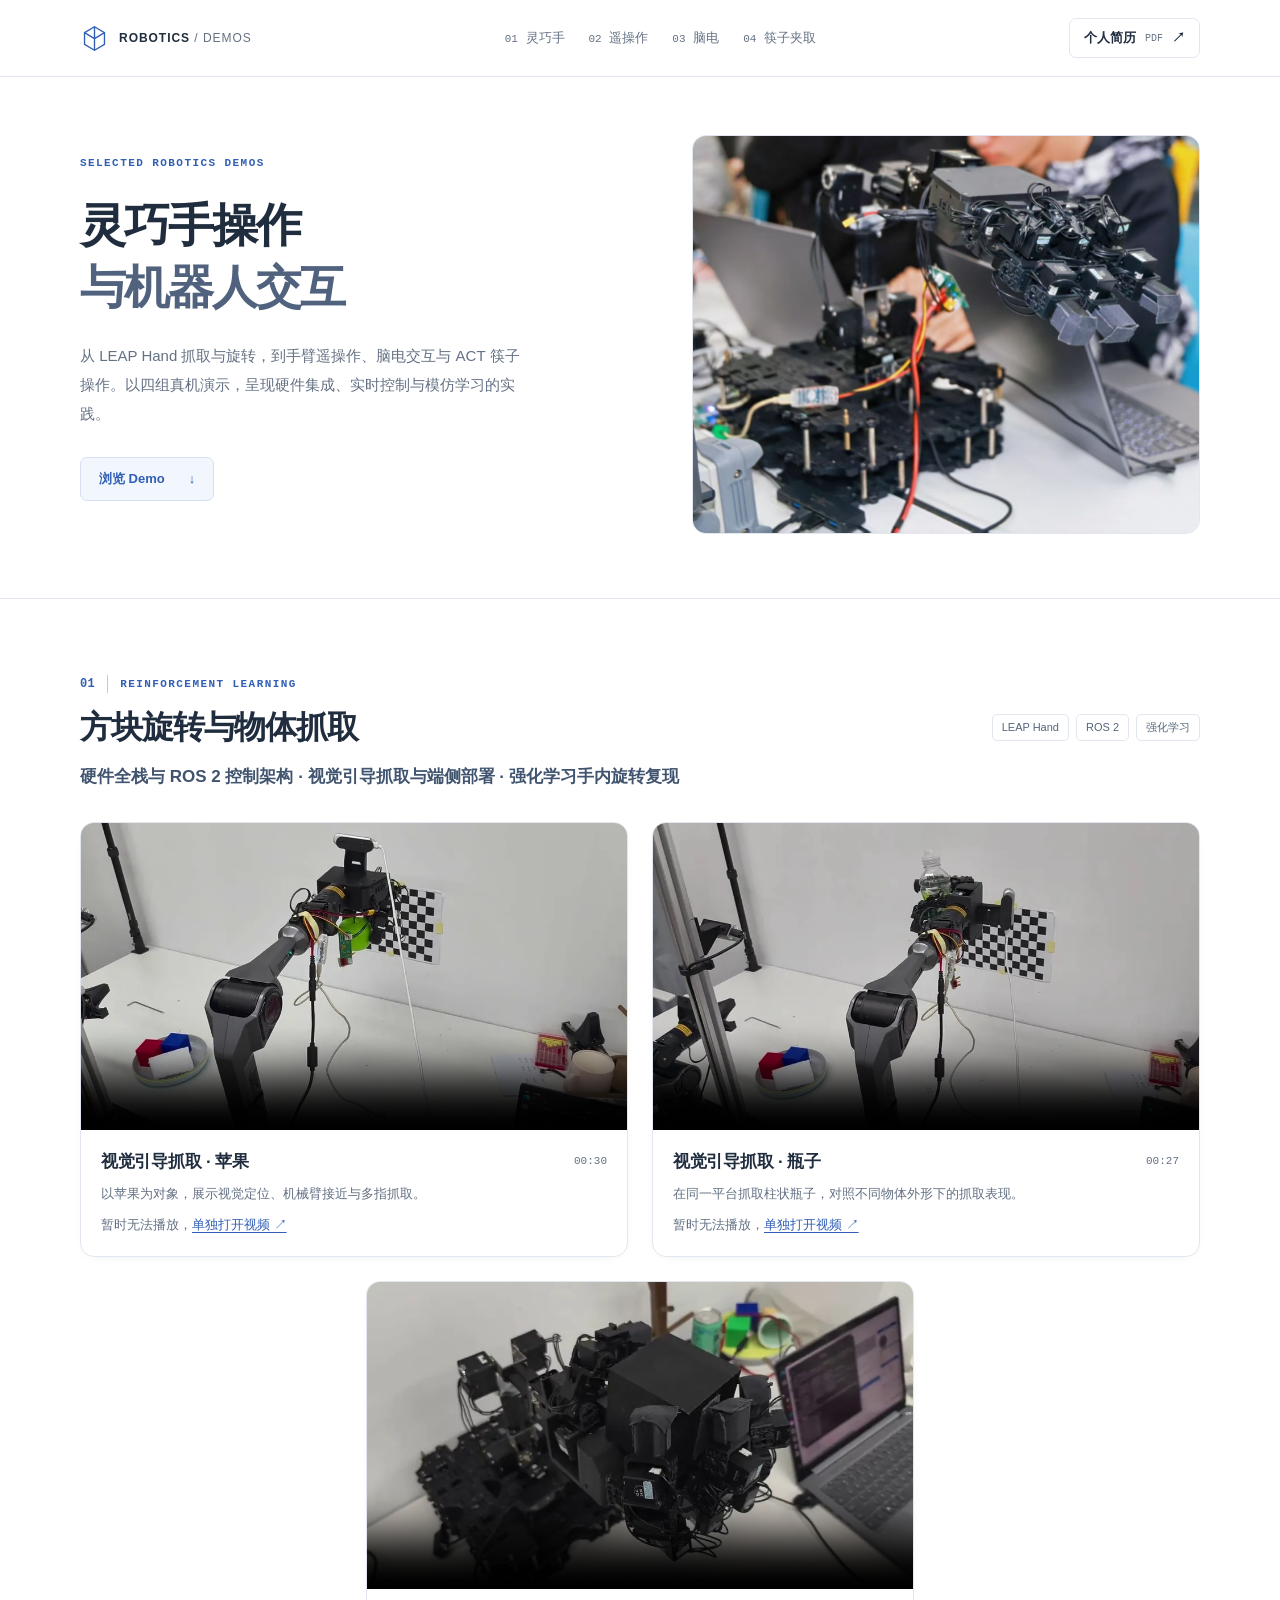
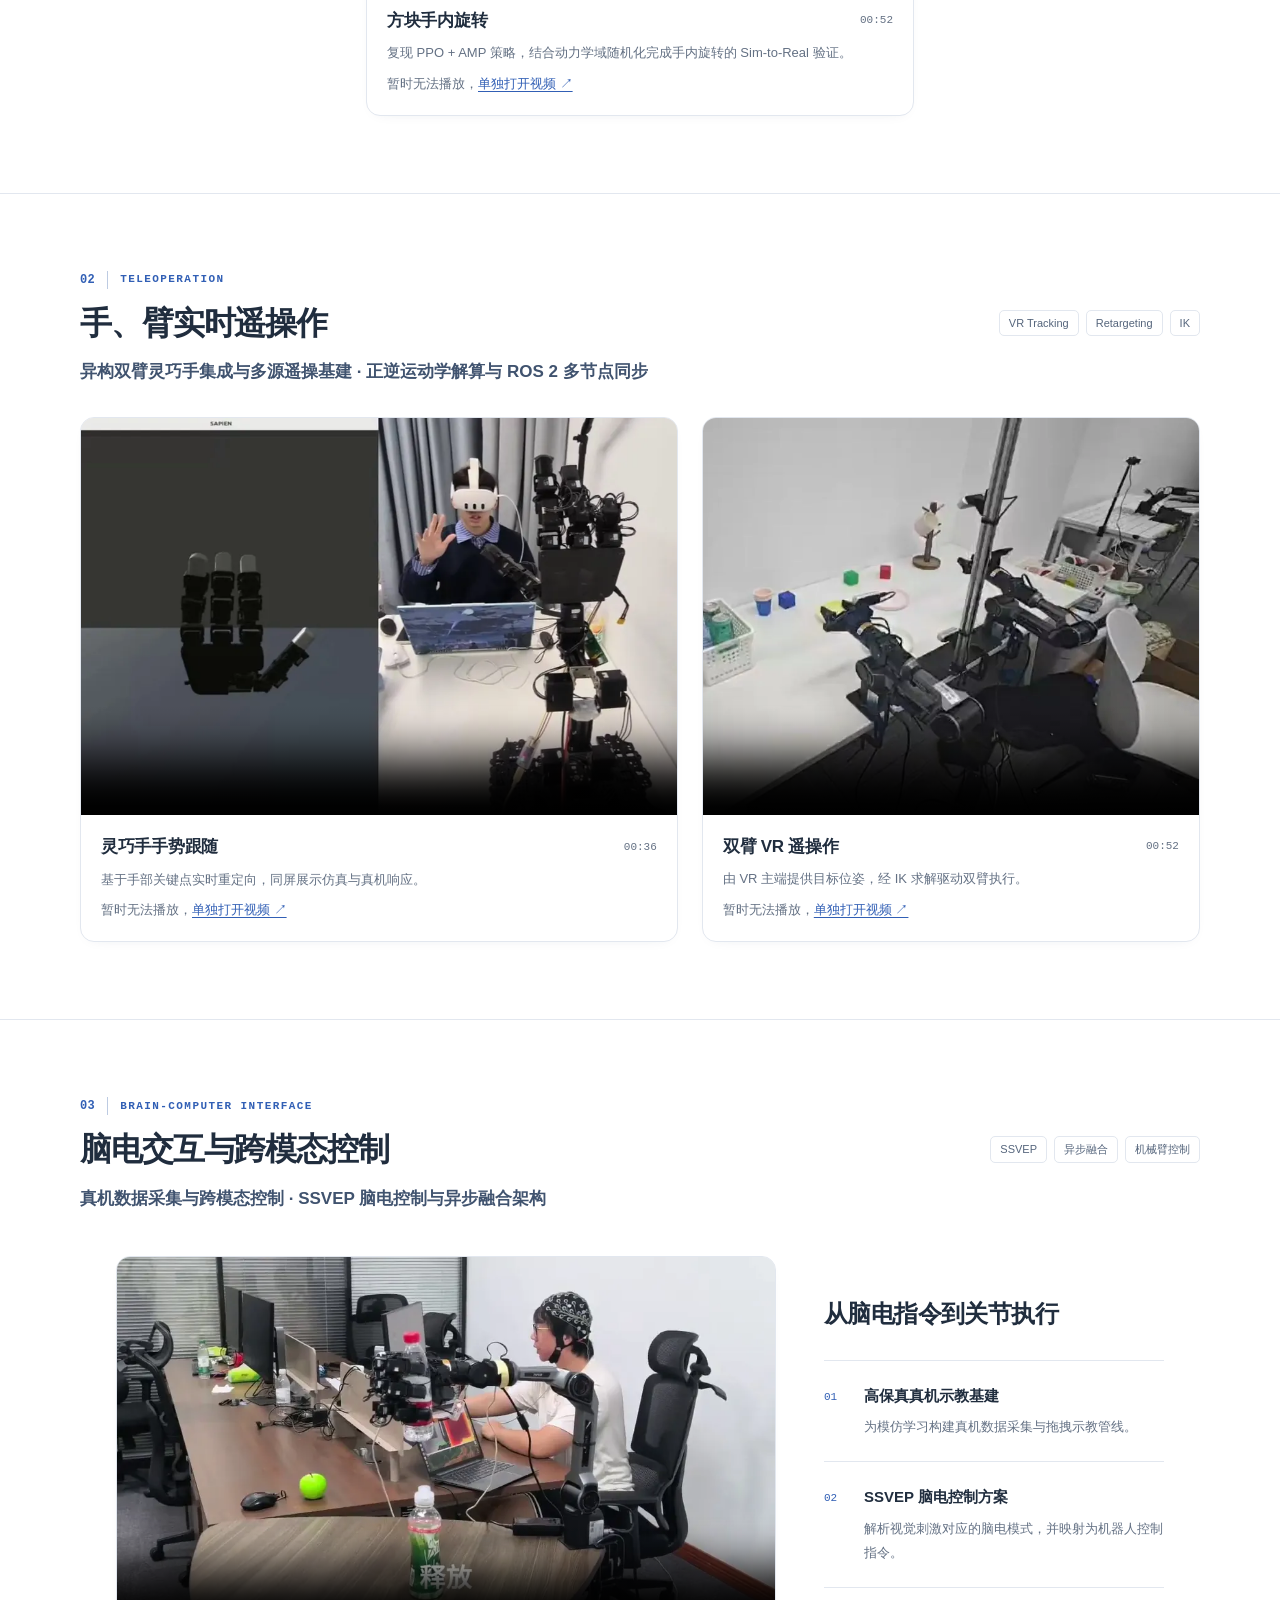
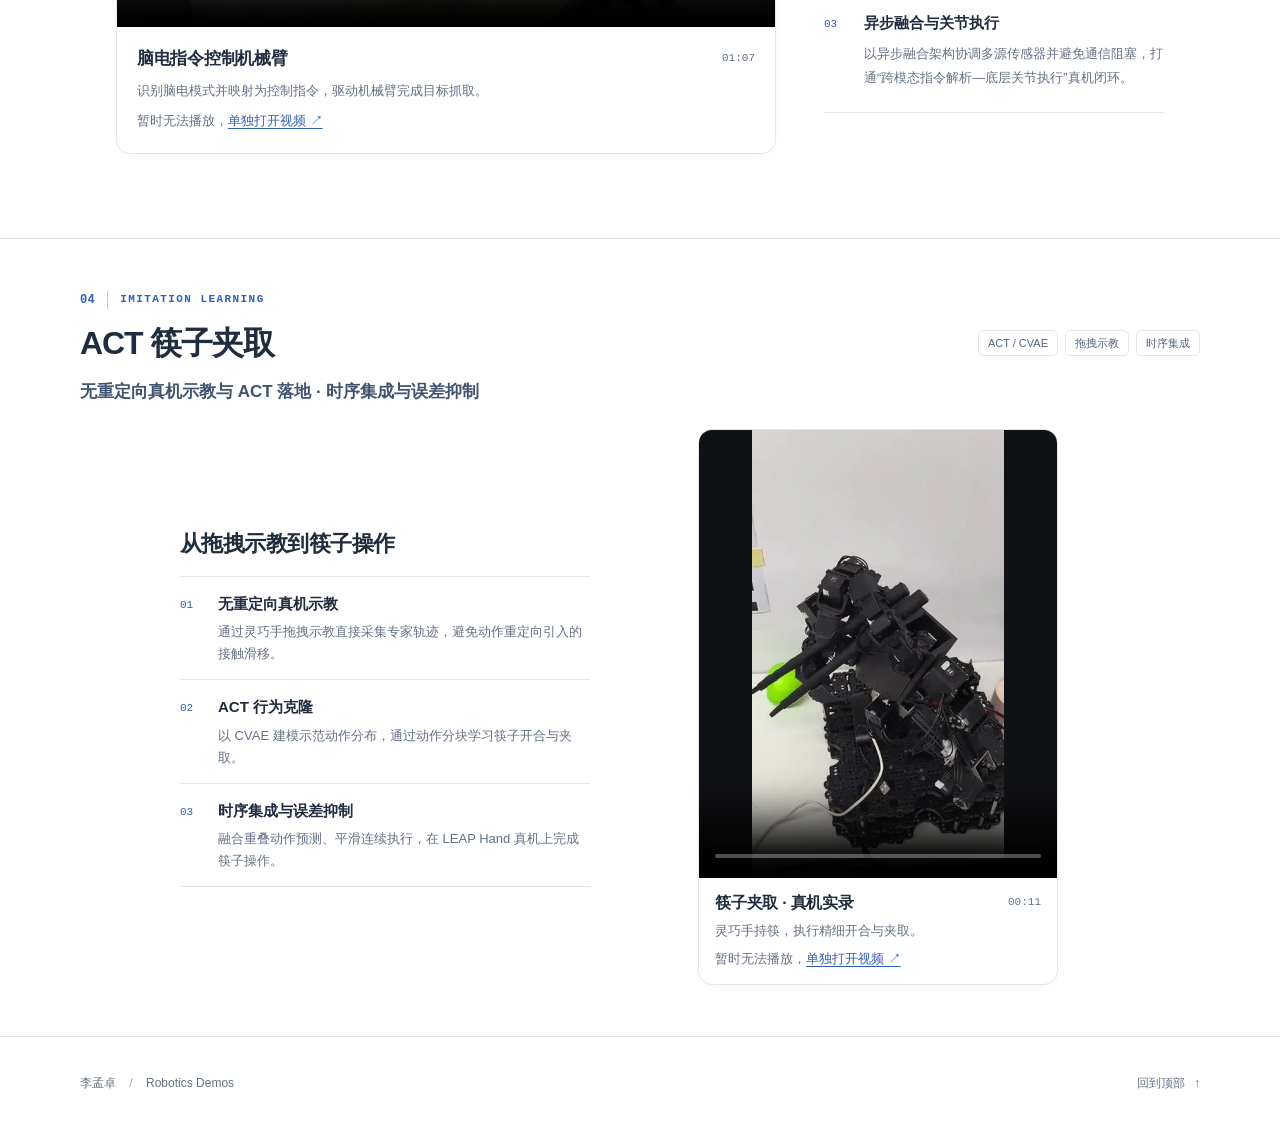
==== email/index.html @ 1c630003 "feat: publish robotics showcase with optimized video loading" ====
<!DOCTYPE html>
<html lang="zh-CN">
<head>
  <meta charset="utf-8">
  <meta name="viewport" content="width=device-width, initial-scale=1">
  <meta name="color-scheme" content="light">
  <meta name="description" content="李孟卓的机器人真机 Demo：苹果与瓶子视觉抓取、LEAP Hand 方块旋转、手臂遥操作、脑电交互与 ACT 筷子夹取。">
  <title>灵巧手操作与机器人交互 · 李孟卓</title>
  <link rel="icon" href="assets/demo-mark.svg" type="image/svg+xml">
  <link rel="stylesheet" href="assets/showcase.css">
  <script src="assets/showcase.js" defer></script>
</head>
<body>
  <a class="skip-link" href="#main-content">跳转到项目展示</a>

  <header class="site-header">
    <nav class="container site-nav" aria-label="项目导航">
      <a class="brand" href="#top" aria-label="机器人项目展示首页">
        <svg class="brand-mark" viewBox="0 0 32 32" fill="none" aria-hidden="true">
          <path d="m16 3 11 6.5v13L16 29 5 22.5v-13L16 3Z" stroke="currentColor" stroke-width="1.5"/>
          <path d="m5 9.5 11 6.6 11-6.6M16 16v13M16 3v13" stroke="currentColor" stroke-width="1.5"/>
        </svg>
        <span>ROBOTICS <span class="brand-light">/ DEMOS</span></span>
      </a>
      <div class="nav-links">
        <a href="#leap-hand"><span>01</span> 灵巧手</a>
        <a href="#teleoperation"><span>02</span> 遥操作</a>
        <a href="#eeg"><span>03</span> 脑电</a>
        <a href="#act"><span>04</span> 筷子夹取</a>
      </div>
      <a class="resume-link" href="assets/resume.pdf" target="_blank" rel="noopener" aria-label="查看个人简历 PDF（新窗口）">
        个人简历 <span class="file-type">PDF</span><span aria-hidden="true">↗</span>
      </a>
    </nav>
  </header>

  <main id="main-content">
    <section class="hero container" id="top" aria-labelledby="page-title">
      <div class="hero-copy">
        <p class="eyebrow">SELECTED ROBOTICS DEMOS</p>
        <h1 id="page-title">灵巧手操作<span>与机器人交互</span></h1>
        <p class="hero-description">从 LEAP Hand 抓取与旋转，到手臂遥操作、脑电交互与 ACT 筷子操作。以四组真机演示，呈现硬件集成、实时控制与模仿学习的实践。</p>
        <a class="demo-link" href="#leap-hand">浏览 Demo <span aria-hidden="true">↓</span></a>
      </div>
      <figure class="hardware-figure">
        <a href="../static/images/wonderful.jpg" target="_blank" rel="noopener" aria-label="查看设备全景原图（新窗口）">
          <img src="../static/images/wonderful.jpg" alt="16 自由度 LEAP Hand 灵巧手与机械臂联合平台的设备全景" width="1408" height="1104" fetchpriority="high" decoding="async">
        </a>
      </figure>
    </section>

    <section class="demo-section" id="leap-hand" aria-labelledby="leap-title">
      <div class="container">
        <header class="section-heading">
          <div class="section-heading-copy">
            <p class="eyebrow"><span class="section-number">01</span>REINFORCEMENT LEARNING</p>
            <h2 id="leap-title">方块旋转与物体抓取</h2>
            <p class="section-description">硬件全栈与 ROS 2 控制架构 · 视觉引导抓取与端侧部署 · 强化学习手内旋转复现</p>
          </div>
          <ul class="tech-tags" aria-label="相关技术">
            <li>LEAP Hand</li><li>ROS 2</li><li>强化学习</li>
          </ul>
        </header>

        <div class="video-grid grasp-grid">
          <figure class="demo-card">
            <div class="video-shell landscape">
              <video id="apple-video" controls muted loop playsinline preload="none" poster="assets/img/web/apple-grasp.webp" width="1280" height="720" aria-label="视觉引导的苹果抓取演示" aria-describedby="apple-caption">
                <source src="assets/video/web/apple-grasp.mp4" type="video/mp4">
                您的浏览器不支持视频播放，请<a href="assets/video/web/apple-grasp.mp4">打开视频</a>。
              </video>
            </div>
            <figcaption class="video-caption" id="apple-caption">
              <div class="caption-heading"><h3>视觉引导抓取 · 苹果</h3><span class="duration" aria-label="时长 30 秒">00:30</span></div>
              <p>以苹果为对象，展示视觉定位、机械臂接近与多指抓取。</p>
              <p class="media-error" role="status" hidden>暂时无法播放，<a href="assets/video/web/apple-grasp.mp4" target="_blank" rel="noopener">单独打开视频 ↗</a></p>
            </figcaption>
          </figure>

          <figure class="demo-card">
            <div class="video-shell landscape">
              <video id="grasp-video" controls muted loop playsinline preload="none" poster="assets/img/web/bottle-grasp.webp" width="1280" height="720" aria-label="视觉引导的瓶子抓取演示" aria-describedby="grasp-caption">
                <source src="assets/video/web/bottle-grasp.mp4" type="video/mp4">
                您的浏览器不支持视频播放，请<a href="assets/video/web/bottle-grasp.mp4">打开视频</a>。
              </video>
            </div>
            <figcaption class="video-caption" id="grasp-caption">
              <div class="caption-heading"><h3>视觉引导抓取 · 瓶子</h3><span class="duration" aria-label="时长 27 秒">00:27</span></div>
              <p>在同一平台抓取柱状瓶子，对照不同物体外形下的抓取表现。</p>
              <p class="media-error" role="status" hidden>暂时无法播放，<a href="assets/video/web/bottle-grasp.mp4" target="_blank" rel="noopener">单独打开视频 ↗</a></p>
            </figcaption>
          </figure>
          <figure class="demo-card rotation-card">
            <div class="video-shell landscape">
              <video id="rotation-video" controls muted loop playsinline preload="none" poster="assets/img/web/inhand-rotation.webp" width="1280" height="720" aria-label="LEAP Hand 方块手内旋转演示" aria-describedby="rotation-caption">
                <source src="assets/video/web/inhand-rotation.mp4" type="video/mp4">
                您的浏览器不支持视频播放，请<a href="assets/video/web/inhand-rotation.mp4">打开视频</a>。
              </video>
            </div>
            <figcaption class="video-caption" id="rotation-caption">
              <div class="caption-heading"><h3>方块手内旋转</h3><span class="duration" aria-label="时长 52 秒">00:52</span></div>
              <p>复现 PPO + AMP 策略，结合动力学域随机化完成手内旋转的 Sim-to-Real 验证。</p>
              <p class="media-error" role="status" hidden>暂时无法播放，<a href="assets/video/web/inhand-rotation.mp4" target="_blank" rel="noopener">单独打开视频 ↗</a></p>
            </figcaption>
          </figure>
        </div>
      </div>
    </section>

    <section class="demo-section" id="teleoperation" aria-labelledby="teleop-title">
      <div class="container">
        <header class="section-heading">
          <div class="section-heading-copy">
            <p class="eyebrow"><span class="section-number">02</span> TELEOPERATION</p>
            <h2 id="teleop-title">手、臂实时遥操作</h2>
            <p class="section-description">异构双臂灵巧手集成与多源遥操基建 · 正逆运动学解算与 ROS 2 多节点同步</p>
          </div>
          <ul class="tech-tags" aria-label="相关技术">
            <li>VR Tracking</li><li>Retargeting</li><li>IK</li>
          </ul>
        </header>

        <div class="video-grid teleop-grid">
          <figure class="demo-card">
            <div class="video-shell hand-teleop">
              <video id="hand-video" controls muted loop playsinline preload="none" poster="assets/img/web/gesture-following.webp" width="1080" height="720" aria-label="灵巧手手势跟随与动作重定向演示" aria-describedby="hand-caption">
                <source src="assets/video/web/gesture-following.mp4" type="video/mp4">
                您的浏览器不支持视频播放，请<a href="assets/video/web/gesture-following.mp4">打开视频</a>。
              </video>
            </div>
            <figcaption class="video-caption" id="hand-caption">
              <div class="caption-heading"><h3>灵巧手手势跟随</h3><span class="duration" aria-label="时长 36 秒">00:36</span></div>
              <p>基于手部关键点实时重定向，同屏展示仿真与真机响应。</p>
              <p class="media-error" role="status" hidden>暂时无法播放，<a href="assets/video/web/gesture-following.mp4" target="_blank" rel="noopener">单独打开视频 ↗</a></p>
            </figcaption>
          </figure>

          <figure class="demo-card">
            <div class="video-shell arm-teleop">
              <video id="arm-video" controls muted loop playsinline preload="none" poster="assets/img/web/arm-teleoperation.webp" width="800" height="640" aria-label="双臂 VR 遥操作演示" aria-describedby="arm-caption">
                <source src="assets/video/web/arm-teleoperation.mp4" type="video/mp4">
                您的浏览器不支持视频播放，请<a href="assets/video/web/arm-teleoperation.mp4">打开视频</a>。
              </video>
            </div>
            <figcaption class="video-caption" id="arm-caption">
              <div class="caption-heading"><h3>双臂 VR 遥操作</h3><span class="duration" aria-label="时长 52 秒">00:52</span></div>
              <p>由 VR 主端提供目标位姿，经 IK 求解驱动双臂执行。</p>
              <p class="media-error" role="status" hidden>暂时无法播放，<a href="assets/video/web/arm-teleoperation.mp4" target="_blank" rel="noopener">单独打开视频 ↗</a></p>
            </figcaption>
          </figure>
        </div>
      </div>
    </section>

    <section class="demo-section" id="eeg" aria-labelledby="eeg-title">
      <div class="container">
        <header class="section-heading">
          <div class="section-heading-copy">
            <p class="eyebrow"><span class="section-number">03</span> BRAIN-COMPUTER INTERFACE</p>
            <h2 id="eeg-title">脑电交互与跨模态控制</h2>
            <p class="section-description">真机数据采集与跨模态控制 · SSVEP 脑电控制与异步融合架构</p>
          </div>
          <ul class="tech-tags" aria-label="相关技术">
            <li>SSVEP</li><li>异步融合</li><li>机械臂控制</li>
          </ul>
        </header>

        <div class="eeg-layout">
          <figure class="demo-card">
            <div class="video-shell landscape">
              <video id="eeg-video" controls muted loop playsinline preload="none" poster="assets/img/web/eeg-control.webp" width="854" height="480" aria-label="脑电指令控制机械臂抓取演示" aria-describedby="eeg-caption">
                <source src="assets/video/web/eeg-control.mp4" type="video/mp4">
                您的浏览器不支持视频播放，请<a href="assets/video/web/eeg-control.mp4">打开视频</a>。
              </video>
            </div>
            <figcaption class="video-caption" id="eeg-caption">
              <div class="caption-heading"><h3>脑电指令控制机械臂</h3><span class="duration" aria-label="时长 1 分 7 秒">01:07</span></div>
              <p>识别脑电模式并映射为控制指令，驱动机械臂完成目标抓取。</p>
              <p class="media-error" role="status" hidden>暂时无法播放，<a href="assets/video/web/eeg-control.mp4" target="_blank" rel="noopener">单独打开视频 ↗</a></p>
            </figcaption>
          </figure>

          <div class="eeg-copy">

            <h3>从脑电指令到关节执行</h3>
            <ol class="implementation-steps">
              <li>
                <span class="step-number" aria-hidden="true">01</span>
                <div><h4>高保真真机示教基建</h4><p>为模仿学习构建真机数据采集与拖拽示教管线。</p></div>
              </li>
              <li>
                <span class="step-number" aria-hidden="true">02</span>
                <div><h4>SSVEP 脑电控制方案</h4><p>解析视觉刺激对应的脑电模式，并映射为机器人控制指令。</p></div>
              </li>
              <li>
                <span class="step-number" aria-hidden="true">03</span>
                <div><h4>异步融合与关节执行</h4><p>以异步融合架构协调多源传感器并避免通信阻塞，打通“跨模态指令解析—底层关节执行”真机闭环。</p></div>
              </li>
            </ol>
          </div>
        </div>
      </div>
    </section>
    <section class="demo-section demo-section--compact" id="act" aria-labelledby="act-title">
      <div class="container">
        <header class="section-heading">
          <div class="section-heading-copy">
            <p class="eyebrow"><span class="section-number">04</span> IMITATION LEARNING</p>
            <h2 id="act-title">ACT 筷子夹取</h2>
            <p class="section-description">无重定向真机示教与 ACT 落地 · 时序集成与误差抑制</p>
          </div>
          <ul class="tech-tags" aria-label="相关技术">
            <li>ACT / CVAE</li><li>拖拽示教</li><li>时序集成</li>
          </ul>
        </header>

        <div class="act-layout">
          <div class="act-copy">

            <h3>从拖拽示教到筷子操作</h3>
            <ol class="implementation-steps">
              <li>
                <span class="step-number" aria-hidden="true">01</span>
                <div><h4>无重定向真机示教</h4><p>通过灵巧手拖拽示教直接采集专家轨迹，避免动作重定向引入的接触滑移。</p></div>
              </li>
              <li>
                <span class="step-number" aria-hidden="true">02</span>
                <div><h4>ACT 行为克隆</h4><p>以 CVAE 建模示范动作分布，通过动作分块学习筷子开合与夹取。</p></div>
              </li>
              <li>
                <span class="step-number" aria-hidden="true">03</span>
                <div><h4>时序集成与误差抑制</h4><p>融合重叠动作预测、平滑连续执行，在 LEAP Hand 真机上完成筷子操作。</p></div>
              </li>
            </ol>
          </div>

          <figure class="demo-card portrait-card">
            <div class="video-shell portrait">
              <video id="act-video" controls muted loop playsinline preload="none" poster="assets/img/web/chopsticks.webp" width="406" height="720" aria-label="ACT 筷子夹取真机演示" aria-describedby="act-caption">
                <source src="assets/video/web/chopsticks.mp4" type="video/mp4">
                您的浏览器不支持视频播放，请<a href="assets/video/web/chopsticks.mp4">打开视频</a>。
              </video>
            </div>
            <figcaption class="video-caption" id="act-caption">
              <div class="caption-heading"><h3>筷子夹取 · 真机实录</h3><span class="duration" aria-label="时长 11 秒">00:11</span></div>
              <p>灵巧手持筷，执行精细开合与夹取。</p>
              <p class="media-error" role="status" hidden>暂时无法播放，<a href="assets/video/web/chopsticks.mp4" target="_blank" rel="noopener">单独打开视频 ↗</a></p>
            </figcaption>
          </figure>
        </div>
      </div>
    </section>
  </main>

  <footer class="site-footer">
    <div class="container footer-inner"><p>李孟卓 <span aria-hidden="true">/</span> Robotics Demos</p><a href="#top">回到顶部 <span aria-hidden="true">↑</span></a></div>
  </footer>
</body>
</html>
---- email/assets/showcase.css ----
:root {
  color-scheme: light;
  --paper: #ffffff;
  --surface: #f5f7fb;
  --ink: #202d3e;
  --muted: #647184;
  --accent: #315fb5;
  --accent-soft: #eaf0fb;
  --line: #e2e7ef;
  --radius: 14px;
  --content-width: 1120px;
  --section-space: clamp(48px, 6vw, 80px);
  --font: -apple-system, BlinkMacSystemFont, "Segoe UI", "PingFang SC", "Hiragino Sans GB", "Microsoft YaHei", sans-serif;
  --mono: "SFMono-Regular", Consolas, "Liberation Mono", monospace;
}

* { box-sizing: border-box; }
html { scroll-behavior: smooth; scroll-padding-top: 100px; }
body {
  margin: 0;
  color: var(--ink);
  background: var(--paper);
  font: 16px / 1.75 var(--font);
  -webkit-font-smoothing: antialiased;
}
h1, h2, h3, h4, p, figure, ul, ol { margin: 0; }
ul, ol { list-style: none; padding: 0; }
a { color: inherit; text-decoration: none; }
button { font: inherit; }
img, video { display: block; max-width: 100%; }
button, a { -webkit-tap-highlight-color: transparent; }
[hidden] { display: none !important; }
::selection { color: #183d83; background: #e0eafb; }
:focus-visible { outline: 3px solid var(--accent); outline-offset: 5px; }
.container { width: min(var(--content-width), calc(100% - 64px)); margin-inline: auto; }

.skip-link {
  position: fixed;
  top: 12px;
  left: 12px;
  z-index: 10;
  padding: 10px 18px;
  border: 1px solid var(--accent);
  border-radius: 6px;
  background: var(--paper);
  transform: translateY(-160%);
}
.skip-link:focus { transform: none; }
.site-header {
  position: sticky;
  top: 0;
  z-index: 5;
  border-bottom: 1px solid var(--line);
  background: rgba(255, 255, 255, .96);
  -webkit-backdrop-filter: blur(16px);
  backdrop-filter: blur(16px);
}
.site-nav { display: flex; align-items: center; justify-content: space-between; gap: 24px; min-height: 76px; }
.brand { display: inline-flex; align-items: center; gap: 10px; flex-shrink: 0; font-size: 12px; font-weight: 700; letter-spacing: .08em; }
.brand-mark { width: 29px; height: 29px; color: var(--accent); }
.brand-light { color: var(--muted); font-weight: 400; }
.nav-links { display: flex; align-items: center; gap: 24px; }
.nav-links a { position: relative; padding-block: 15px; color: var(--muted); font-size: 13px; white-space: nowrap; }
.nav-links a span { margin-right: 4px; font: 11px var(--mono); }
.nav-links a::after { position: absolute; right: 0; bottom: 5px; left: 0; height: 2px; background: var(--accent); content: ""; transform: scaleX(0); transition: transform .18s ease; }
.nav-links a:hover, .nav-links a[aria-current="location"] { color: var(--accent); }
.nav-links a[aria-current="location"]::after { transform: scaleX(1); }
.resume-link { display: inline-flex; align-items: center; justify-content: center; gap: 9px; min-height: 40px; padding: 7px 14px; border: 1px solid var(--line); border-radius: 7px; font-size: 13px; font-weight: 600; white-space: nowrap; transition: border-color .18s ease, background .18s ease; }
.resume-link:hover { border-color: #b9cae9; background: var(--surface); }
.file-type { color: var(--muted); font: 10px var(--mono); }

.hero { display: grid; grid-template-columns: 1.08fr 1fr; align-items: center; gap: clamp(32px, 5vw, 64px); padding-block: 58px 64px; }
.hero-copy { padding-bottom: 12px; }
.eyebrow { display: flex; align-items: center; gap: 12px; color: var(--accent); font: 600 11px / 1.5 var(--mono); letter-spacing: .13em; }
h1 { margin-top: 22px; font-size: clamp(32px, 3.6vw, 46px); font-weight: 700; letter-spacing: -.045em; line-height: 1.35; }
h1 span { display: block; color: #50627d; }
.hero-description { max-width: 450px; margin-top: 23px; color: var(--muted); font-size: 15px; line-height: 1.95; }
.demo-link { display: inline-flex; align-items: center; gap: 24px; margin-top: 28px; padding: 10px 18px; border: 1px solid #d6e0f2; border-radius: 7px; color: var(--accent); background: #f2f6fd; font-size: 13px; font-weight: 600; transition: background .18s ease; }
.demo-link:hover { background: #e6eefb; }
.hardware-figure { min-width: 0; }
.hardware-figure a { display: block; overflow: hidden; border: 1px solid var(--line); border-radius: var(--radius); background: var(--surface); }
.hardware-figure img { width: 100%; height: auto; }
.hardware-figure figcaption { display: flex; flex-wrap: wrap; justify-content: space-between; gap: 4px 12px; padding-top: 12px; color: var(--muted); font-size: 11px; }
.hardware-figure figcaption span { color: var(--ink); font-weight: 600; }

.demo-section { padding-block: var(--section-space); border-top: 1px solid var(--line); background: var(--paper); }
.section-heading { display: grid; grid-template-columns: minmax(0, 1fr) auto; align-items: center; gap: 12px 24px; margin-bottom: 30px; }
.section-heading-copy { display: contents; }
.section-heading .eyebrow { grid-column: 1 / -1; }
.section-heading h2 { grid-row: 2; margin-top: 0; }
.section-number { padding-right: 12px; border-right: 1px solid #bdcbe2; font-size: 12px; letter-spacing: .03em; }
h2 { margin-top: 12px; font-size: clamp(26px, 2.8vw, 32px); font-weight: 700; letter-spacing: -.035em; line-height: 1.4; }
.section-description { grid-column: 1 / -1; grid-row: 3; color: #40536f; font-size: 17px; font-weight: 600; line-height: 1.75; }
.tech-tags { grid-column: 2; grid-row: 2; display: flex; flex-wrap: wrap; justify-content: flex-end; gap: 7px; max-width: 280px; }
.tech-tags li { padding: 4px 9px; border: 1px solid var(--line); border-radius: 5px; background: rgba(255, 255, 255, .7); color: #55657c; font-size: 11px; line-height: 1.5; white-space: nowrap; }

.video-grid { display: grid; grid-template-columns: repeat(2, minmax(0, 1fr)); gap: 24px; align-items: stretch; }
.rotation-card { grid-column: 1 / -1; width: calc((100% - 24px) / 2); justify-self: center; }
.demo-card { min-width: 0; overflow: hidden; border: 1px solid var(--line); border-radius: var(--radius); background: var(--paper); box-shadow: 0 4px 16px -12px rgba(30, 49, 81, .22); }
.video-shell { position: relative; overflow: hidden; background: #edf0f4; isolation: isolate; }
.video-shell video { width: 100%; height: 100%; object-fit: contain; }
.landscape { aspect-ratio: 16 / 9; }
.portrait { aspect-ratio: 4 / 5; background: #101114; }
.hand-teleop { aspect-ratio: 3 / 2; }
.arm-teleop { aspect-ratio: 5 / 4; }
.video-caption { padding: 18px 20px 20px; }
.caption-heading { display: flex; align-items: center; justify-content: space-between; gap: 12px; }
.caption-heading h3 { font-size: 17px; font-weight: 600; line-height: 1.6; letter-spacing: -.015em; }
.duration { flex-shrink: 0; color: var(--muted); font: 11px / 1.5 var(--mono); }
.video-caption p { margin-top: 7px; color: var(--muted); font-size: 13px; line-height: 1.8; }
.media-error a { color: var(--accent); text-decoration: underline; text-underline-offset: 3px; }

.act-layout,
.eeg-layout { display: grid; align-items: center; gap: 48px; padding: 12px 36px 8px; }
.act-layout { grid-template-columns: minmax(0, 1fr) minmax(0, 1fr); width: min(100%, 920px); margin-inline: auto; gap: 32px; padding: 0; }
.eeg-layout { grid-template-columns: minmax(0, 1.32fr) minmax(300px, .68fr); }
.act-copy,
.eeg-copy { max-width: 410px; }
.eeg-copy { max-width: 380px; }
.implementation-label { display: flex; align-items: center; gap: 8px; margin-bottom: 14px; color: var(--accent); font-size: 12px; font-weight: 500; }
.implementation-label > span { width: 6px; height: 6px; border-radius: 50%; background: var(--accent); }
.act-copy > h3,
.eeg-copy > h3 { margin-bottom: 28px; font-size: 24px; font-weight: 600; letter-spacing: -.025em; line-height: 1.5; }
.implementation-steps { border-top: 1px solid var(--line); }
.implementation-steps li { display: grid; grid-template-columns: 26px minmax(0, 1fr); gap: 14px; padding-block: 22px; border-bottom: 1px solid var(--line); }
.step-number { padding-top: 5px; color: var(--accent); font: 11px / 1.7 var(--mono); }
.implementation-steps h4 { margin-bottom: 6px; font-size: 15px; font-weight: 600; }
.implementation-steps p { color: var(--muted); font-size: 13px; line-height: 1.85; }
.demo-section--compact { padding-block: clamp(36px, 4vw, 52px); }
.demo-section--compact .section-heading { margin-bottom: 22px; }
.act-copy .implementation-label { margin-bottom: 8px; }
.act-copy > h3 { margin-bottom: 16px; font-size: 22px; }
.act-copy .implementation-steps li { padding-block: 14px; gap: 12px; }
.act-copy .implementation-steps h4 { margin-bottom: 4px; }
.act-copy .implementation-steps p { line-height: 1.7; }
.portrait-card { width: min(100%, 360px); justify-self: center; }
.portrait-card .video-caption { padding: 12px 16px 14px; }
.portrait-card .video-caption p { margin-top: 4px; }
.portrait-card .caption-heading h3 { font-size: 16px; }
.teleop-grid { grid-template-columns: minmax(0, 6fr) minmax(0, 5fr); }

.site-footer { padding-block: 28px; border-top: 1px solid var(--line); background: var(--paper); }
.footer-inner { display: flex; align-items: center; justify-content: space-between; gap: 16px; color: var(--muted); font-size: 12px; }
.footer-inner p span { margin-inline: 10px; color: #a0abba; }
.footer-inner a { padding-block: 8px; }
.footer-inner a span { margin-left: 6px; }
.footer-inner a:hover { color: var(--accent); }

@media (min-width: 1400px) {
  .hero { padding-block: 68px 74px; }
}

@media (max-width: 1000px) {
  .site-nav { gap: 18px; }
  .nav-links { gap: 18px; }
  .brand-light { display: none; }
  .section-heading { grid-template-columns: minmax(0, 1fr); }
  .tech-tags { grid-column: 1; grid-row: 4; justify-content: flex-start; max-width: none; }
  .act-layout,
  .eeg-layout { gap: 32px; padding-inline: 0; }
  .hero { gap: 28px; }
  h1 { font-size: clamp(30px, 3.8vw, 38px); }
}

@media (max-width: 700px) {
  html { scroll-padding-top: 130px; }
  .container { width: calc(100% - 40px); }
  .site-nav { display: grid; grid-template-columns: 1fr auto; gap: 0 16px; padding-top: 10px; }
  .brand { font-size: 11px; }
  .brand-light { display: inline; }
  .brand-mark { width: 25px; height: 25px; }
  .resume-link { min-height: 38px; padding: 6px 10px; font-size: 12px; }
  .file-type { font-size: 9px; }
  .nav-links { grid-row: 2; grid-column: 1 / -1; justify-content: space-between; gap: 10px; padding-top: 4px; }
  .nav-links a { padding-block: 12px; font-size: 12px; }
  .nav-links a span { font-size: 10px; }
  .nav-links a::after { bottom: 3px; }
  .hero { grid-template-columns: 1fr; gap: 32px; padding-block: 36px 40px; }
  .hero-copy { padding-bottom: 0; }
  h1 { margin-top: 16px; font-size: clamp(30px, 6.8vw, 40px); }
  .hero-description { max-width: 500px; margin-top: 16px; font-size: 14px; }
  .demo-link { margin-top: 20px; }
  .hardware-figure { width: min(100%, 460px); justify-self: center; }
  .section-heading { margin-bottom: 24px; }
  .eyebrow { font-size: 10px; letter-spacing: .1em; }
  .section-description { font-size: 15px; }
  .video-grid { grid-template-columns: 1fr; gap: 20px; }
  .rotation-card { width: 100%; }
  .act-layout,
  .eeg-layout { grid-template-columns: 1fr; gap: 28px; padding-block: 0; }
  .portrait-card { grid-row: 1; width: min(100%, 340px); }
  .act-copy,
  .eeg-copy { max-width: none; }
  .act-copy > h3,
  .eeg-copy > h3 { margin-bottom: 20px; font-size: 21px; }
  .act-layout { gap: 20px; }
  .act-copy > h3 { margin-bottom: 14px; }
  .implementation-steps li { padding-block: 18px; }
  .video-caption { padding: 16px 18px 18px; }
}

@media (max-width: 360px) {
  .container { width: calc(100% - 32px); }
  .brand-light { display: none; }
  .caption-heading h3 { font-size: 16px; }
  .footer-inner { font-size: 11px; }
}

@media (prefers-reduced-motion: reduce) {
  html { scroll-behavior: auto; }
  *, *::before, *::after { transition: none !important; }
}

@media print {
  .site-header, .demo-link, .footer-inner a { display: none !important; }
  .container { width: 100%; }
  .hero, .demo-section { padding-block: 24px; }
  .demo-card { break-inside: avoid; box-shadow: none; }
}
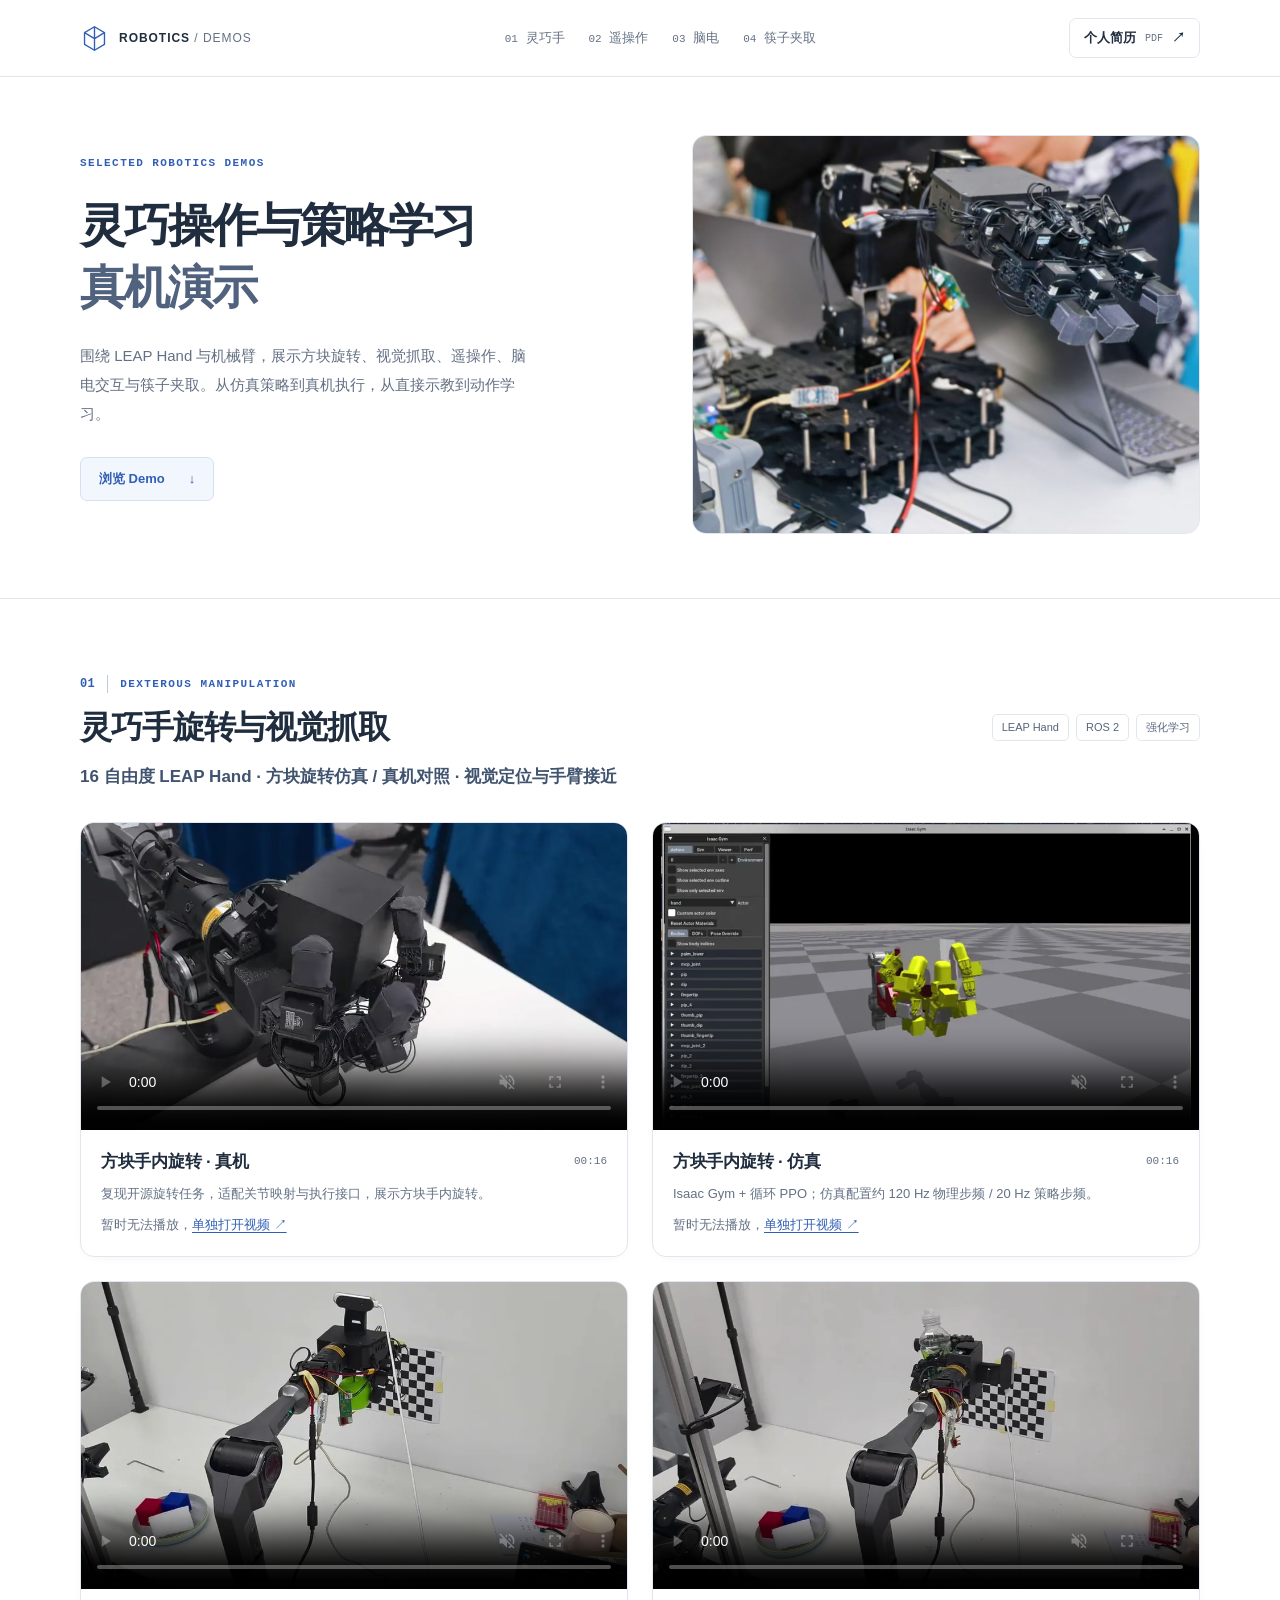
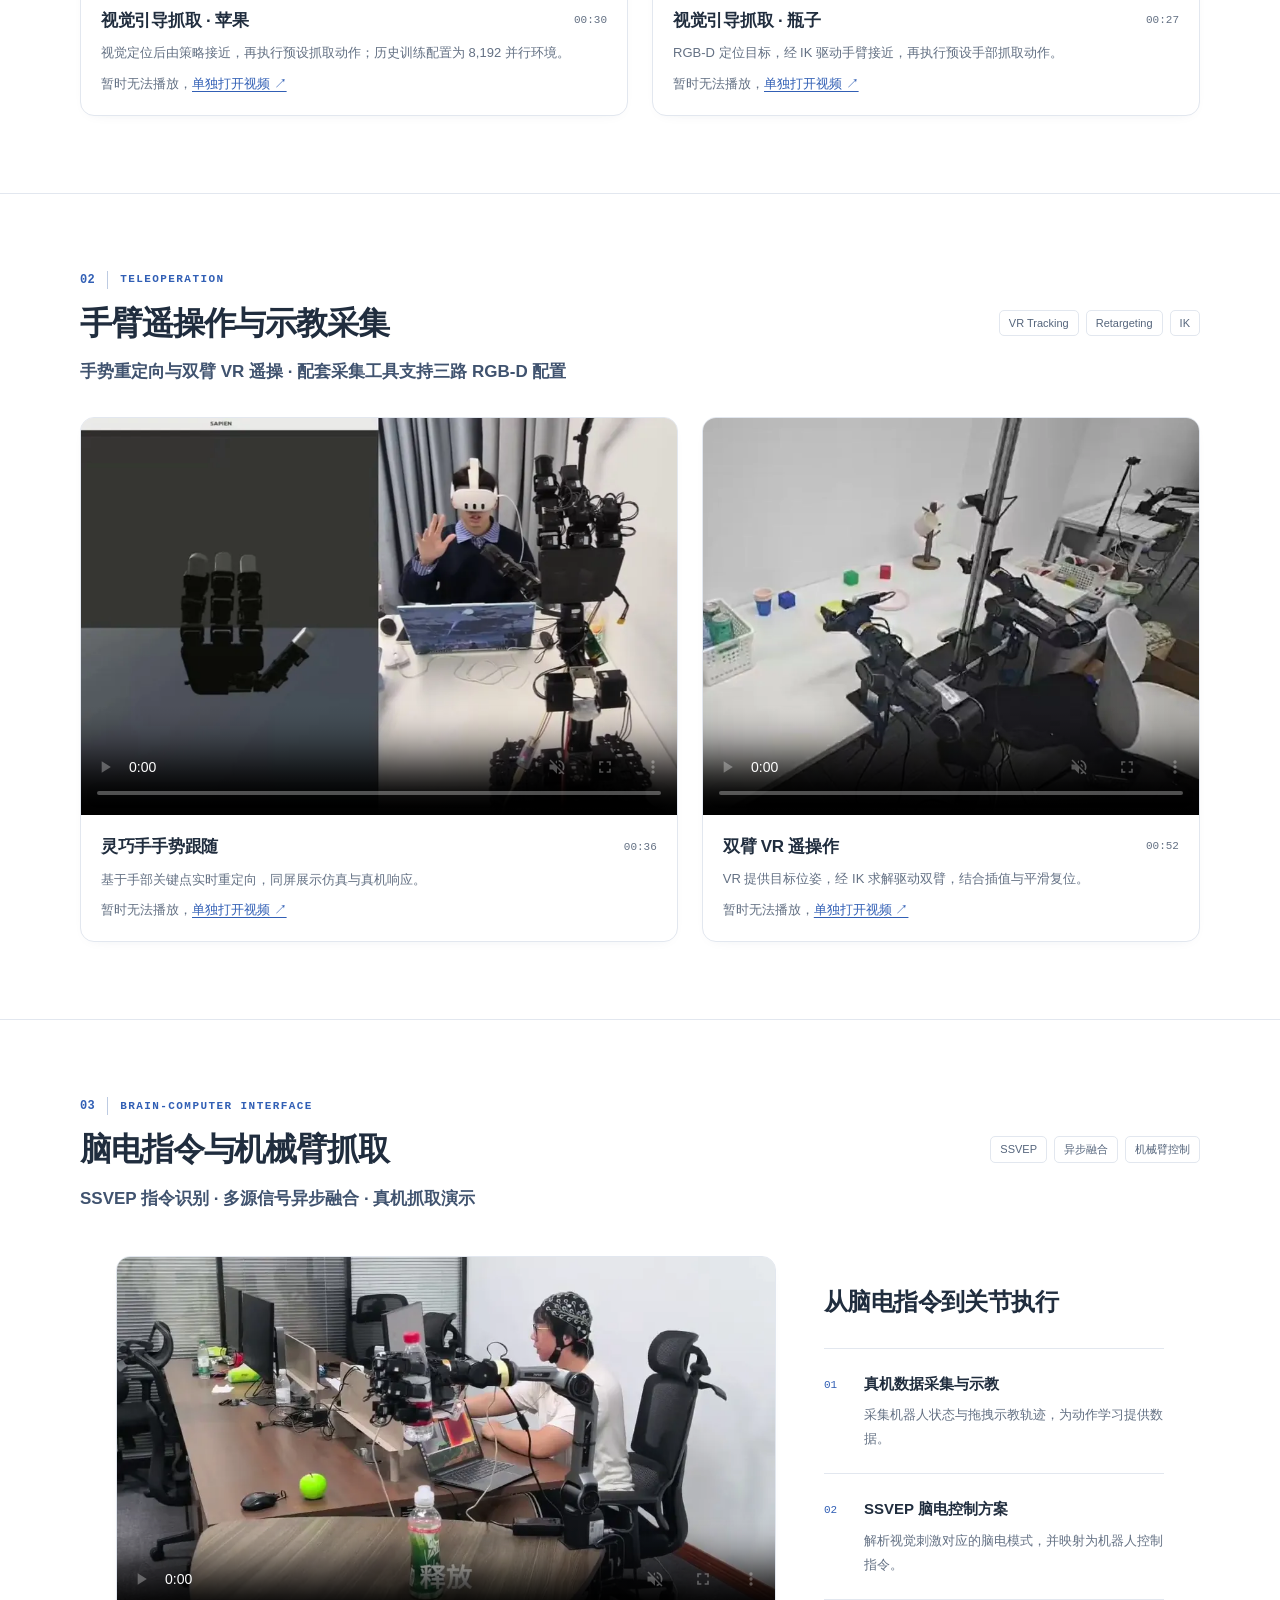
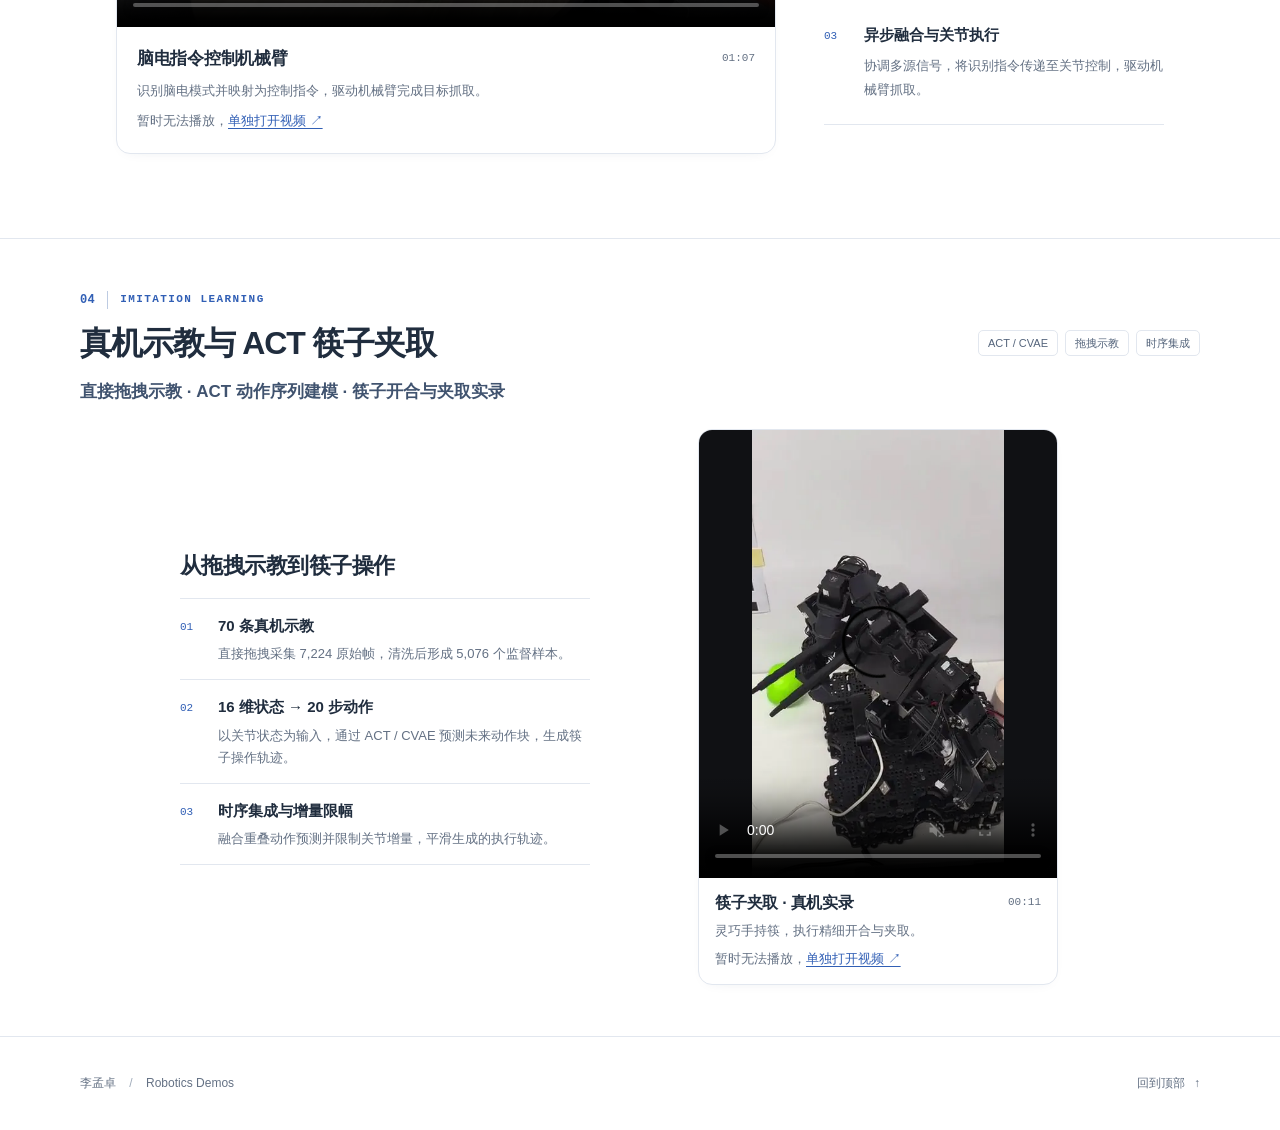
==== commit f05bf013: "feat: refresh robotics demos and resume with optimized simulation video" ====
--- a/email/index.html
+++ b/email/index.html
@@ -4,10 +4,10 @@
   <meta charset="utf-8">
   <meta name="viewport" content="width=device-width, initial-scale=1">
   <meta name="color-scheme" content="light">
-  <meta name="description" content="李孟卓的机器人真机 Demo：苹果与瓶子视觉抓取、LEAP Hand 方块旋转、手臂遥操作、脑电交互与 ACT 筷子夹取。">
-  <title>灵巧手操作与机器人交互 · 李孟卓</title>
+  <meta name="description" content="李孟卓的灵巧操作与策略学习 Demo：LEAP Hand 方块旋转仿真与真机对照、视觉抓取、手臂遥操作、脑电交互与 ACT 筷子夹取。">
+  <title>灵巧操作与策略学习 · 真机演示 · 李孟卓</title>
   <link rel="icon" href="assets/demo-mark.svg" type="image/svg+xml">
-  <link rel="stylesheet" href="assets/showcase.css">
+  <link rel="stylesheet" href="assets/showcase.css?v=20261105">
   <script src="assets/showcase.js" defer></script>
 </head>
 <body>
@@ -28,7 +28,7 @@
         <a href="#eeg"><span>03</span> 脑电</a>
         <a href="#act"><span>04</span> 筷子夹取</a>
       </div>
-      <a class="resume-link" href="assets/resume.pdf" target="_blank" rel="noopener" aria-label="查看个人简历 PDF（新窗口）">
+      <a class="resume-link" href="assets/resume.pdf?v=259a3ca0adf3" target="_blank" rel="noopener" aria-label="查看个人简历 PDF（新窗口）">
         个人简历 <span class="file-type">PDF</span><span aria-hidden="true">↗</span>
       </a>
     </nav>
@@ -38,8 +38,8 @@
     <section class="hero container" id="top" aria-labelledby="page-title">
       <div class="hero-copy">
         <p class="eyebrow">SELECTED ROBOTICS DEMOS</p>
-        <h1 id="page-title">灵巧手操作<span>与机器人交互</span></h1>
-        <p class="hero-description">从 LEAP Hand 抓取与旋转，到手臂遥操作、脑电交互与 ACT 筷子操作。以四组真机演示，呈现硬件集成、实时控制与模仿学习的实践。</p>
+        <h1 id="page-title">灵巧操作与策略学习<span>真机演示</span></h1>
+        <p class="hero-description">围绕 LEAP Hand 与机械臂，展示方块旋转、视觉抓取、遥操作、脑电交互与筷子夹取。从仿真策略到真机执行，从直接示教到动作学习。</p>
         <a class="demo-link" href="#leap-hand">浏览 Demo <span aria-hidden="true">↓</span></a>
       </div>
       <figure class="hardware-figure">
@@ -53,9 +53,9 @@
       <div class="container">
         <header class="section-heading">
           <div class="section-heading-copy">
-            <p class="eyebrow"><span class="section-number">01</span>REINFORCEMENT LEARNING</p>
-            <h2 id="leap-title">方块旋转与物体抓取</h2>
-            <p class="section-description">硬件全栈与 ROS 2 控制架构 · 视觉引导抓取与端侧部署 · 强化学习手内旋转复现</p>
+            <p class="eyebrow"><span class="section-number">01</span> DEXTEROUS MANIPULATION</p>
+            <h2 id="leap-title">灵巧手旋转与视觉抓取</h2>
+            <p class="section-description">16 自由度 LEAP Hand · 方块旋转仿真 / 真机对照 · 视觉定位与手臂接近</p>
           </div>
           <ul class="tech-tags" aria-label="相关技术">
             <li>LEAP Hand</li><li>ROS 2</li><li>强化学习</li>
@@ -63,6 +63,34 @@
         </header>
 
         <div class="video-grid grasp-grid">
+          <figure class="demo-card">
+            <div class="video-shell landscape">
+              <video id="rotation-video" controls muted loop playsinline preload="none" poster="assets/img/web/inhand-rotation.webp?v=20261105" width="960" height="540" aria-label="LEAP Hand 方块手内旋转真机演示" aria-describedby="rotation-caption">
+                <source src="assets/video/web/inhand-rotation.mp4?v=20261105" type="video/mp4">
+                您的浏览器不支持视频播放，请<a href="assets/video/web/inhand-rotation.mp4?v=20261105">打开视频</a>。
+              </video>
+            </div>
+            <figcaption class="video-caption" id="rotation-caption">
+              <div class="caption-heading"><h3>方块手内旋转 · 真机</h3><span class="duration" aria-label="时长约 16 秒">00:16</span></div>
+              <p>复现开源旋转任务，适配关节映射与执行接口，展示方块手内旋转。</p>
+              <p class="media-error" role="status" hidden>暂时无法播放，<a href="assets/video/web/inhand-rotation.mp4?v=20261105" target="_blank" rel="noopener">单独打开视频 ↗</a></p>
+            </figcaption>
+          </figure>
+
+          <figure class="demo-card">
+            <div class="video-shell landscape">
+              <video id="simulation-video" controls muted loop playsinline preload="none" poster="assets/img/web/inhand-simulation.webp" width="960" height="540" aria-label="Isaac Gym 方块手内旋转仿真演示" aria-describedby="simulation-caption">
+                <source src="assets/video/web/inhand-simulation.mp4" type="video/mp4">
+                您的浏览器不支持视频播放，请<a href="assets/video/web/inhand-simulation.mp4">打开视频</a>。
+              </video>
+            </div>
+            <figcaption class="video-caption" id="simulation-caption">
+              <div class="caption-heading"><h3>方块手内旋转 · 仿真</h3><span class="duration" aria-label="时长约 16 秒">00:16</span></div>
+              <p>Isaac Gym + 循环 PPO；仿真配置约 120 Hz 物理步频 / 20 Hz 策略步频。</p>
+              <p class="media-error" role="status" hidden>暂时无法播放，<a href="assets/video/web/inhand-simulation.mp4" target="_blank" rel="noopener">单独打开视频 ↗</a></p>
+            </figcaption>
+          </figure>
+
           <figure class="demo-card">
             <div class="video-shell landscape">
               <video id="apple-video" controls muted loop playsinline preload="none" poster="assets/img/web/apple-grasp.webp" width="1280" height="720" aria-label="视觉引导的苹果抓取演示" aria-describedby="apple-caption">
@@ -72,7 +100,7 @@
             </div>
             <figcaption class="video-caption" id="apple-caption">
               <div class="caption-heading"><h3>视觉引导抓取 · 苹果</h3><span class="duration" aria-label="时长 30 秒">00:30</span></div>
-              <p>以苹果为对象，展示视觉定位、机械臂接近与多指抓取。</p>
+              <p>视觉定位后由策略接近，再执行预设抓取动作；历史训练配置为 8,192 并行环境。</p>
               <p class="media-error" role="status" hidden>暂时无法播放，<a href="assets/video/web/apple-grasp.mp4" target="_blank" rel="noopener">单独打开视频 ↗</a></p>
             </figcaption>
           </figure>
@@ -86,23 +114,10 @@
             </div>
             <figcaption class="video-caption" id="grasp-caption">
               <div class="caption-heading"><h3>视觉引导抓取 · 瓶子</h3><span class="duration" aria-label="时长 27 秒">00:27</span></div>
-              <p>在同一平台抓取柱状瓶子，对照不同物体外形下的抓取表现。</p>
+              <p>RGB-D 定位目标，经 IK 驱动手臂接近，再执行预设手部抓取动作。</p>
               <p class="media-error" role="status" hidden>暂时无法播放，<a href="assets/video/web/bottle-grasp.mp4" target="_blank" rel="noopener">单独打开视频 ↗</a></p>
             </figcaption>
           </figure>
-          <figure class="demo-card rotation-card">
-            <div class="video-shell landscape">
-              <video id="rotation-video" controls muted loop playsinline preload="none" poster="assets/img/web/inhand-rotation.webp" width="1280" height="720" aria-label="LEAP Hand 方块手内旋转演示" aria-describedby="rotation-caption">
-                <source src="assets/video/web/inhand-rotation.mp4" type="video/mp4">
-                您的浏览器不支持视频播放，请<a href="assets/video/web/inhand-rotation.mp4">打开视频</a>。
-              </video>
-            </div>
-            <figcaption class="video-caption" id="rotation-caption">
-              <div class="caption-heading"><h3>方块手内旋转</h3><span class="duration" aria-label="时长 52 秒">00:52</span></div>
-              <p>复现 PPO + AMP 策略，结合动力学域随机化完成手内旋转的 Sim-to-Real 验证。</p>
-              <p class="media-error" role="status" hidden>暂时无法播放，<a href="assets/video/web/inhand-rotation.mp4" target="_blank" rel="noopener">单独打开视频 ↗</a></p>
-            </figcaption>
-          </figure>
         </div>
       </div>
     </section>
@@ -112,8 +127,8 @@
         <header class="section-heading">
           <div class="section-heading-copy">
             <p class="eyebrow"><span class="section-number">02</span> TELEOPERATION</p>
-            <h2 id="teleop-title">手、臂实时遥操作</h2>
-            <p class="section-description">异构双臂灵巧手集成与多源遥操基建 · 正逆运动学解算与 ROS 2 多节点同步</p>
+            <h2 id="teleop-title">手臂遥操作与示教采集</h2>
+            <p class="section-description">手势重定向与双臂 VR 遥操 · 配套采集工具支持三路 RGB-D 配置</p>
           </div>
           <ul class="tech-tags" aria-label="相关技术">
             <li>VR Tracking</li><li>Retargeting</li><li>IK</li>
@@ -144,7 +159,7 @@
             </div>
             <figcaption class="video-caption" id="arm-caption">
               <div class="caption-heading"><h3>双臂 VR 遥操作</h3><span class="duration" aria-label="时长 52 秒">00:52</span></div>
-              <p>由 VR 主端提供目标位姿，经 IK 求解驱动双臂执行。</p>
+              <p>VR 提供目标位姿，经 IK 求解驱动双臂，结合插值与平滑复位。</p>
               <p class="media-error" role="status" hidden>暂时无法播放，<a href="assets/video/web/arm-teleoperation.mp4" target="_blank" rel="noopener">单独打开视频 ↗</a></p>
             </figcaption>
           </figure>
@@ -157,8 +172,8 @@
         <header class="section-heading">
           <div class="section-heading-copy">
             <p class="eyebrow"><span class="section-number">03</span> BRAIN-COMPUTER INTERFACE</p>
-            <h2 id="eeg-title">脑电交互与跨模态控制</h2>
-            <p class="section-description">真机数据采集与跨模态控制 · SSVEP 脑电控制与异步融合架构</p>
+            <h2 id="eeg-title">脑电指令与机械臂抓取</h2>
+            <p class="section-description">SSVEP 指令识别 · 多源信号异步融合 · 真机抓取演示</p>
           </div>
           <ul class="tech-tags" aria-label="相关技术">
             <li>SSVEP</li><li>异步融合</li><li>机械臂控制</li>
@@ -186,7 +201,7 @@
             <ol class="implementation-steps">
               <li>
                 <span class="step-number" aria-hidden="true">01</span>
-                <div><h4>高保真真机示教基建</h4><p>为模仿学习构建真机数据采集与拖拽示教管线。</p></div>
+                <div><h4>真机数据采集与示教</h4><p>采集机器人状态与拖拽示教轨迹，为动作学习提供数据。</p></div>
               </li>
               <li>
                 <span class="step-number" aria-hidden="true">02</span>
@@ -194,7 +209,7 @@
               </li>
               <li>
                 <span class="step-number" aria-hidden="true">03</span>
-                <div><h4>异步融合与关节执行</h4><p>以异步融合架构协调多源传感器并避免通信阻塞，打通“跨模态指令解析—底层关节执行”真机闭环。</p></div>
+                <div><h4>异步融合与关节执行</h4><p>协调多源信号，将识别指令传递至关节控制，驱动机械臂抓取。</p></div>
               </li>
             </ol>
           </div>
@@ -206,8 +221,8 @@
         <header class="section-heading">
           <div class="section-heading-copy">
             <p class="eyebrow"><span class="section-number">04</span> IMITATION LEARNING</p>
-            <h2 id="act-title">ACT 筷子夹取</h2>
-            <p class="section-description">无重定向真机示教与 ACT 落地 · 时序集成与误差抑制</p>
+            <h2 id="act-title">真机示教与 ACT 筷子夹取</h2>
+            <p class="section-description">直接拖拽示教 · ACT 动作序列建模 · 筷子开合与夹取实录</p>
           </div>
           <ul class="tech-tags" aria-label="相关技术">
             <li>ACT / CVAE</li><li>拖拽示教</li><li>时序集成</li>
@@ -221,15 +236,15 @@
             <ol class="implementation-steps">
               <li>
                 <span class="step-number" aria-hidden="true">01</span>
-                <div><h4>无重定向真机示教</h4><p>通过灵巧手拖拽示教直接采集专家轨迹，避免动作重定向引入的接触滑移。</p></div>
+                <div><h4>70 条真机示教</h4><p>直接拖拽采集 7,224 原始帧，清洗后形成 5,076 个监督样本。</p></div>
               </li>
               <li>
                 <span class="step-number" aria-hidden="true">02</span>
-                <div><h4>ACT 行为克隆</h4><p>以 CVAE 建模示范动作分布，通过动作分块学习筷子开合与夹取。</p></div>
+                <div><h4>16 维状态 → 20 步动作</h4><p>以关节状态为输入，通过 ACT / CVAE 预测未来动作块，生成筷子操作轨迹。</p></div>
               </li>
               <li>
                 <span class="step-number" aria-hidden="true">03</span>
-                <div><h4>时序集成与误差抑制</h4><p>融合重叠动作预测、平滑连续执行，在 LEAP Hand 真机上完成筷子操作。</p></div>
+                <div><h4>时序集成与增量限幅</h4><p>融合重叠动作预测并限制关节增量，平滑生成的执行轨迹。</p></div>
               </li>
             </ol>
           </div>
--- a/email/assets/showcase.css
+++ b/email/assets/showcase.css
@@ -95,7 +95,6 @@
 .tech-tags li { padding: 4px 9px; border: 1px solid var(--line); border-radius: 5px; background: rgba(255, 255, 255, .7); color: #55657c; font-size: 11px; line-height: 1.5; white-space: nowrap; }
 
 .video-grid { display: grid; grid-template-columns: repeat(2, minmax(0, 1fr)); gap: 24px; align-items: stretch; }
-.rotation-card { grid-column: 1 / -1; width: calc((100% - 24px) / 2); justify-self: center; }
 .demo-card { min-width: 0; overflow: hidden; border: 1px solid var(--line); border-radius: var(--radius); background: var(--paper); box-shadow: 0 4px 16px -12px rgba(30, 49, 81, .22); }
 .video-shell { position: relative; overflow: hidden; background: #edf0f4; isolation: isolate; }
 .video-shell video { width: 100%; height: 100%; object-fit: contain; }
@@ -185,7 +184,6 @@
   .eyebrow { font-size: 10px; letter-spacing: .1em; }
   .section-description { font-size: 15px; }
   .video-grid { grid-template-columns: 1fr; gap: 20px; }
-  .rotation-card { width: 100%; }
   .act-layout,
   .eeg-layout { grid-template-columns: 1fr; gap: 28px; padding-block: 0; }
   .portrait-card { grid-row: 1; width: min(100%, 340px); }
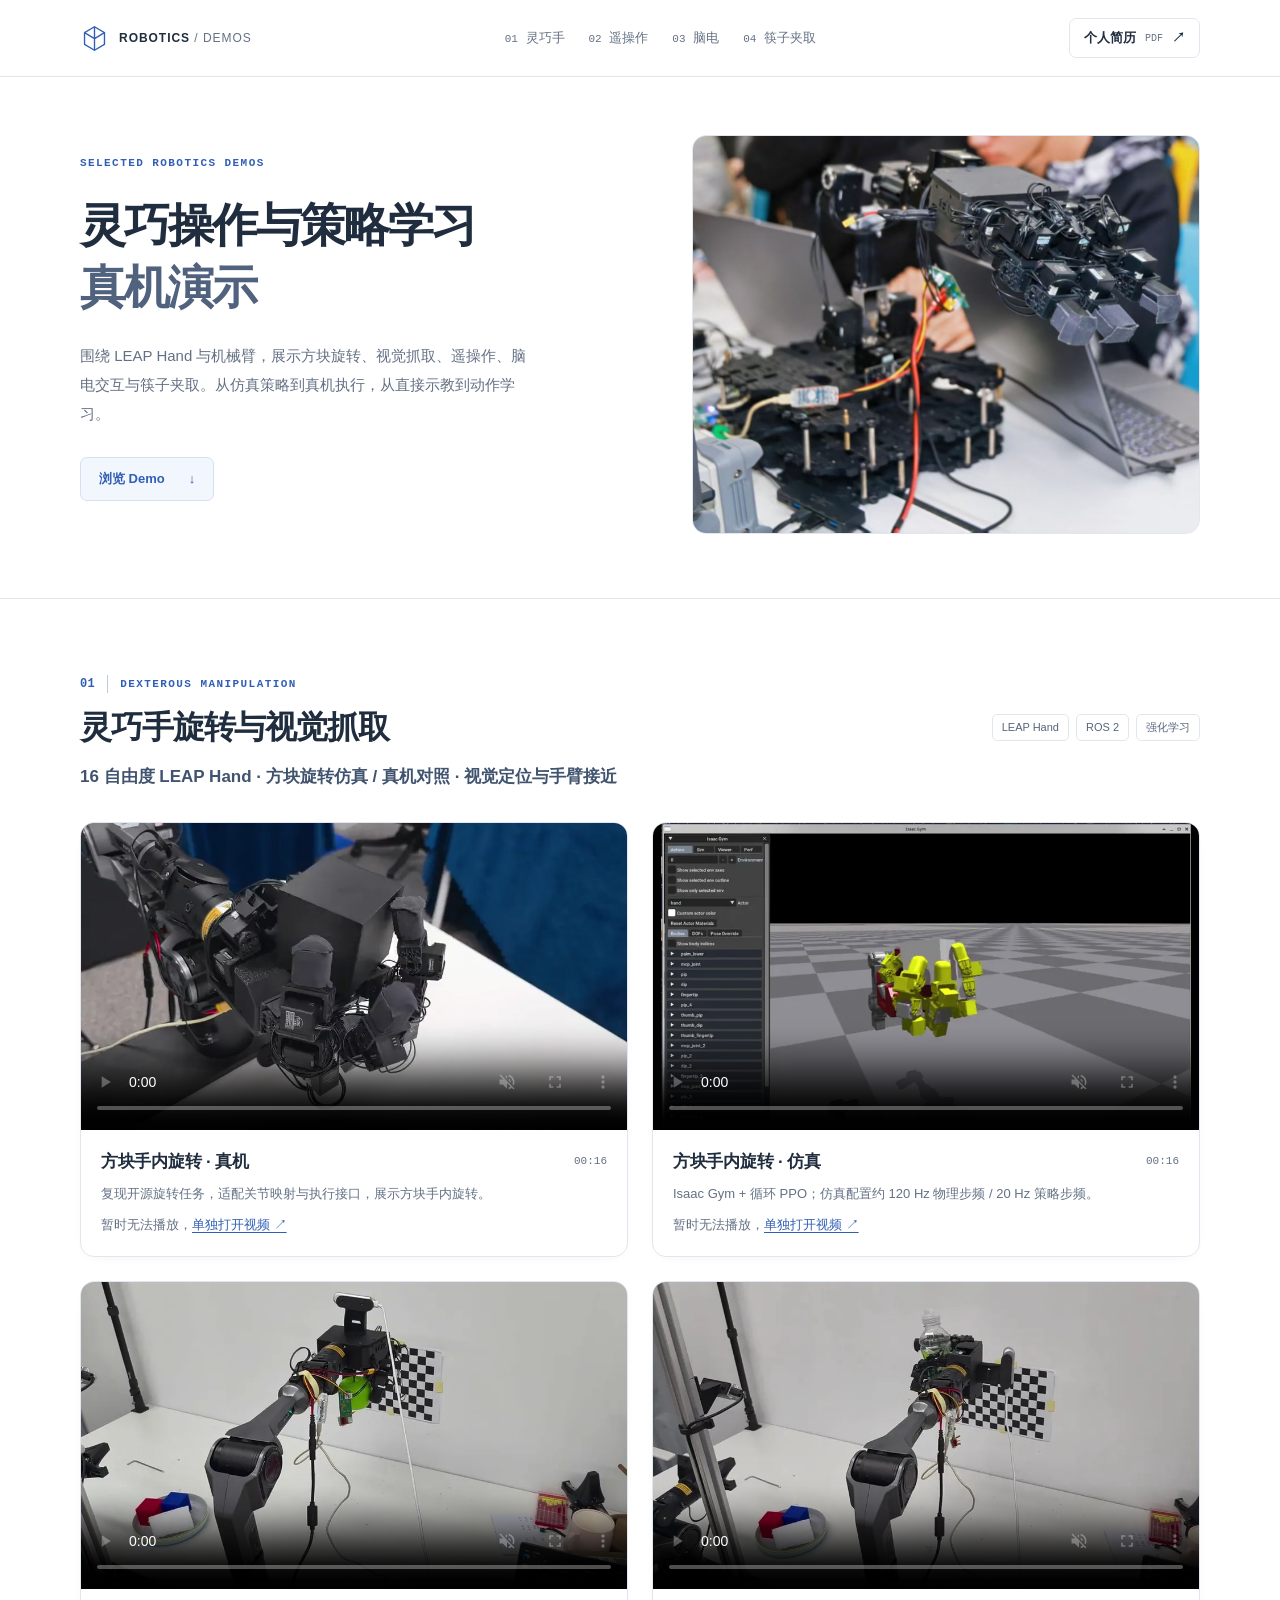
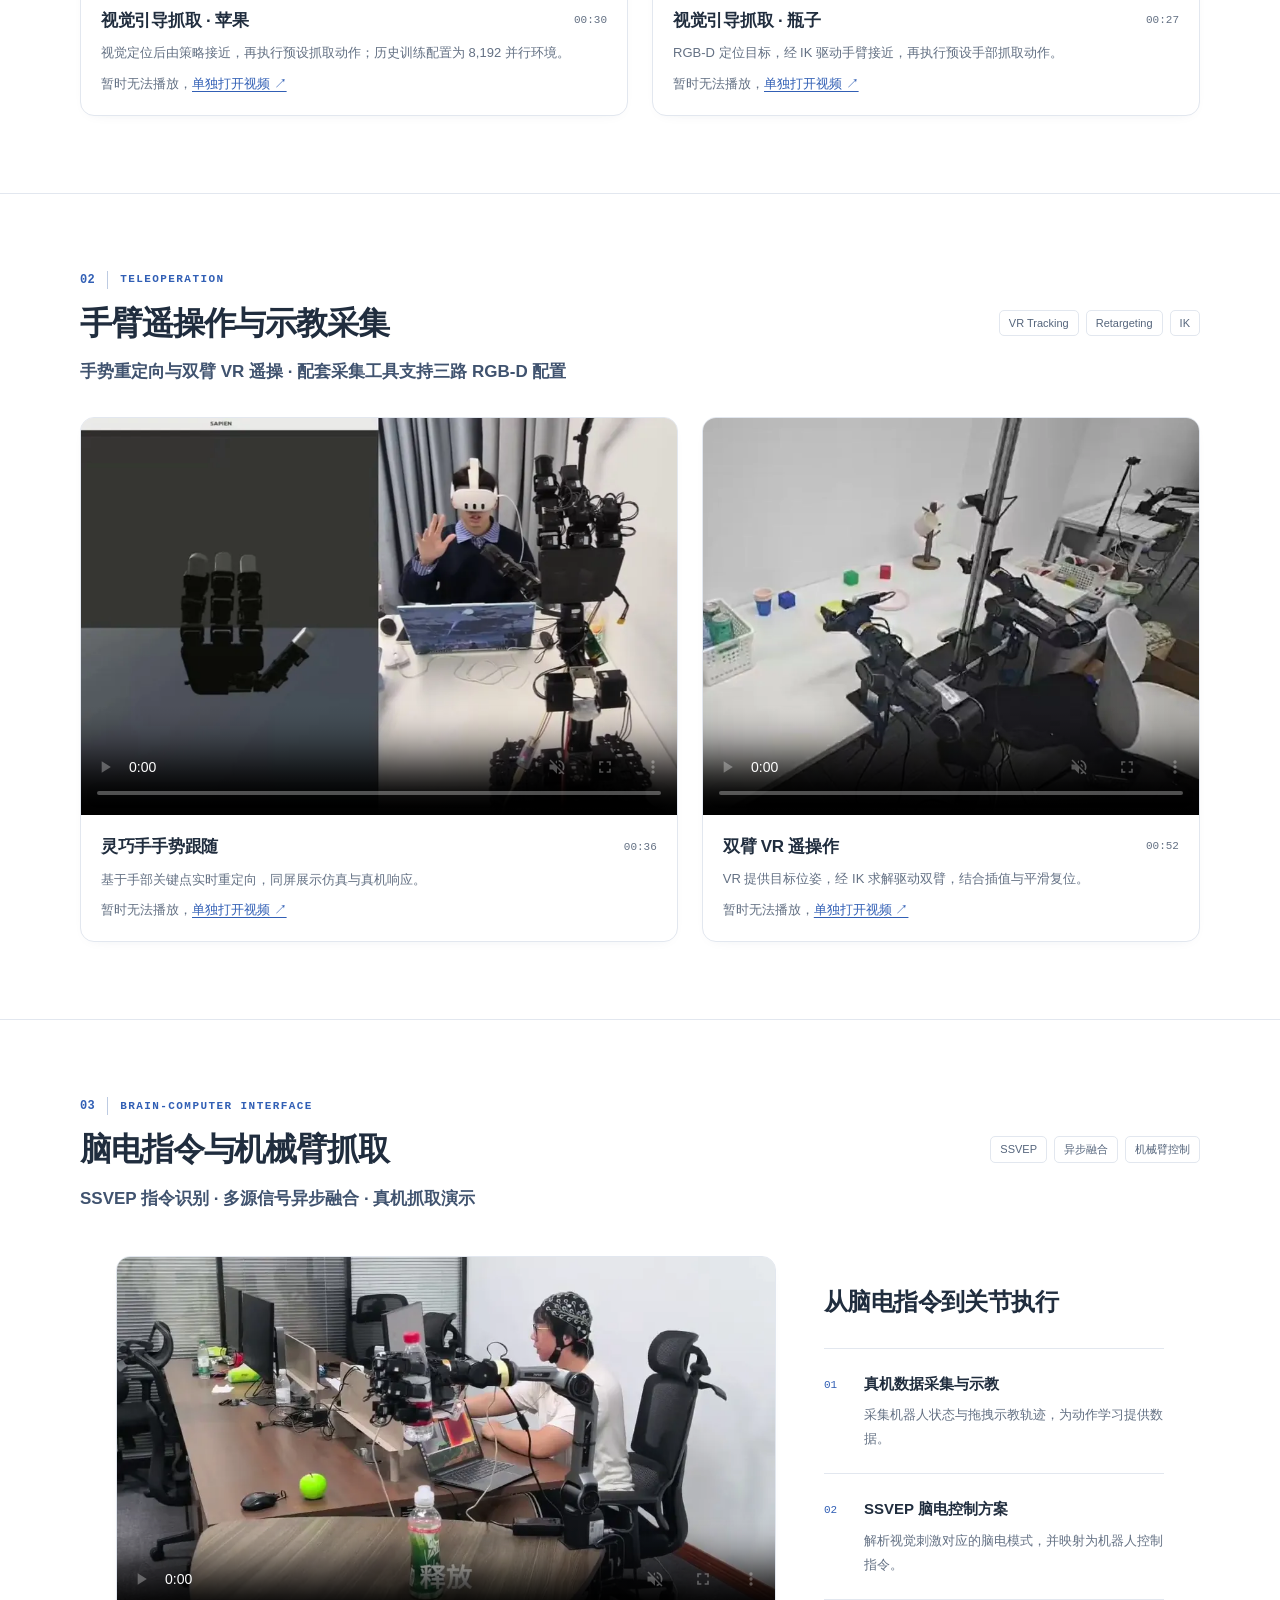
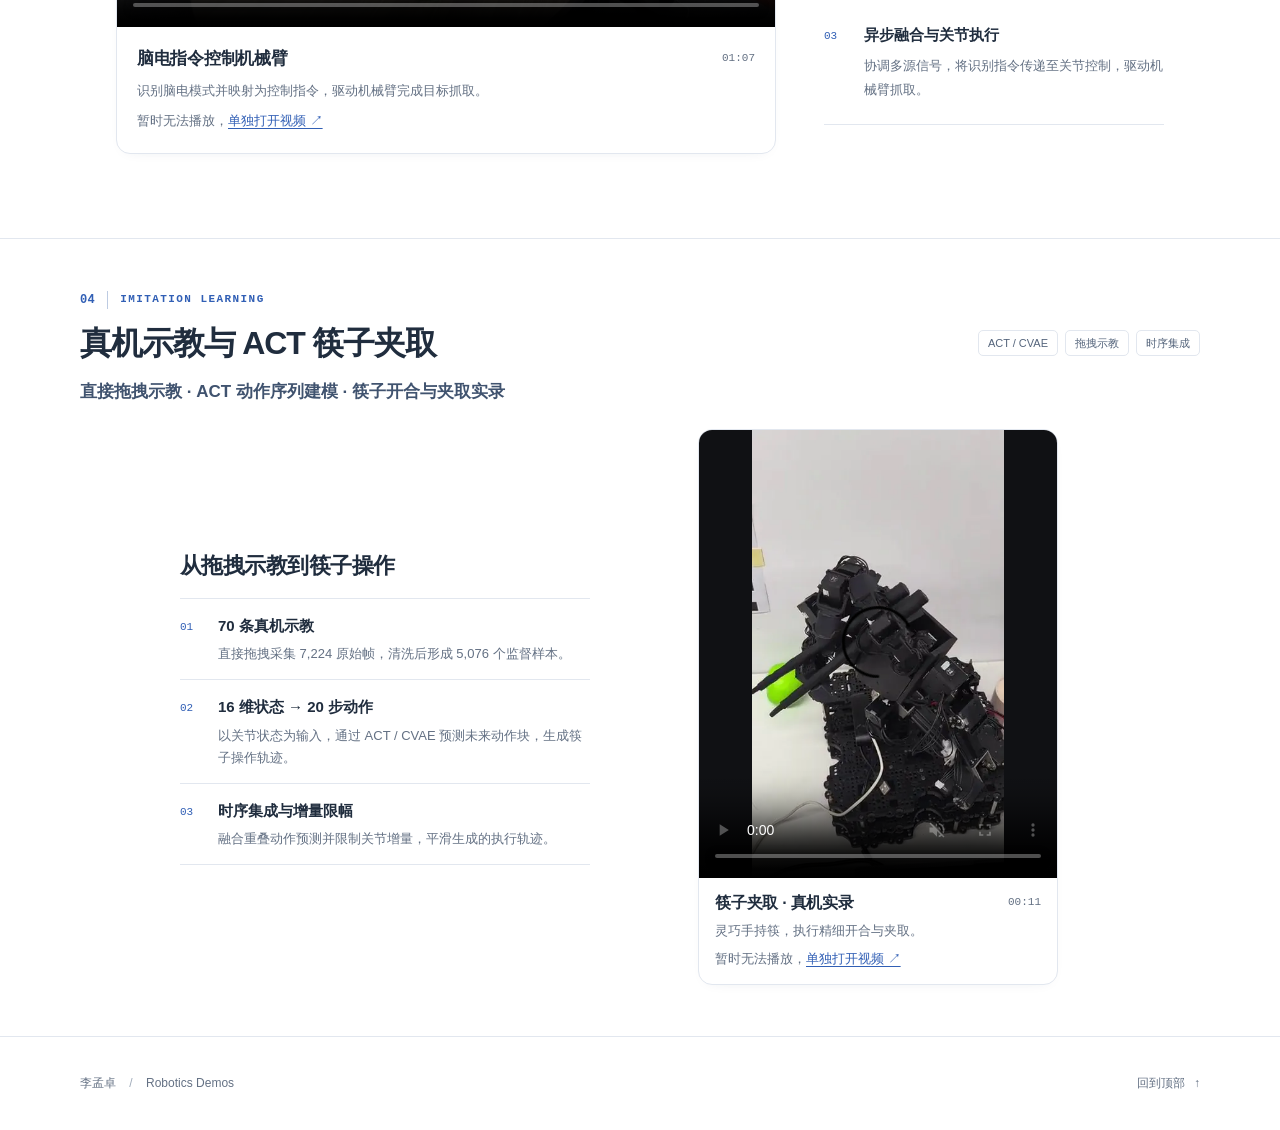
==== commit b38be1e7: "fix: update showcase resume and cache version" ====
--- a/email/index.html
+++ b/email/index.html
@@ -28,7 +28,7 @@
         <a href="#eeg"><span>03</span> 脑电</a>
         <a href="#act"><span>04</span> 筷子夹取</a>
       </div>
-      <a class="resume-link" href="assets/resume.pdf?v=259a3ca0adf3" target="_blank" rel="noopener" aria-label="查看个人简历 PDF（新窗口）">
+      <a class="resume-link" href="assets/resume.pdf?v=450720c24ff8" target="_blank" rel="noopener" aria-label="查看个人简历 PDF（新窗口）">
         个人简历 <span class="file-type">PDF</span><span aria-hidden="true">↗</span>
       </a>
     </nav>
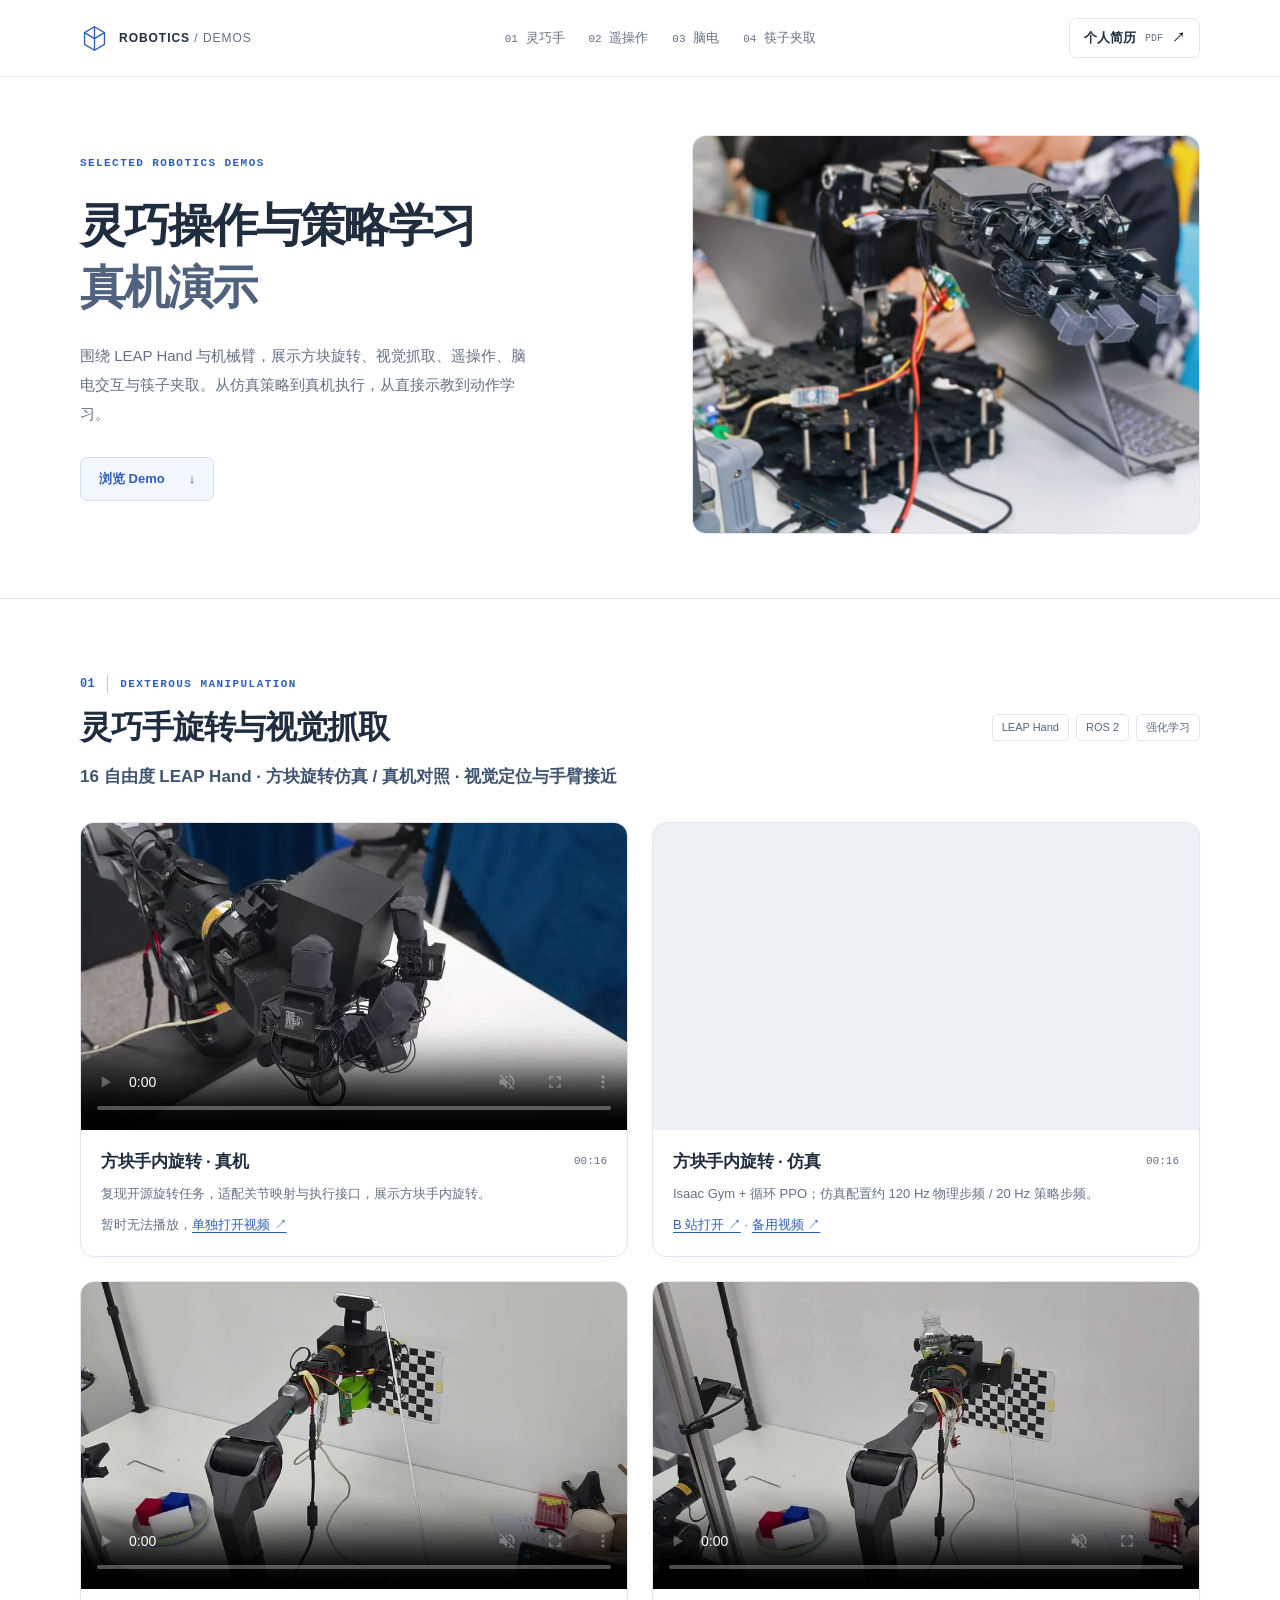
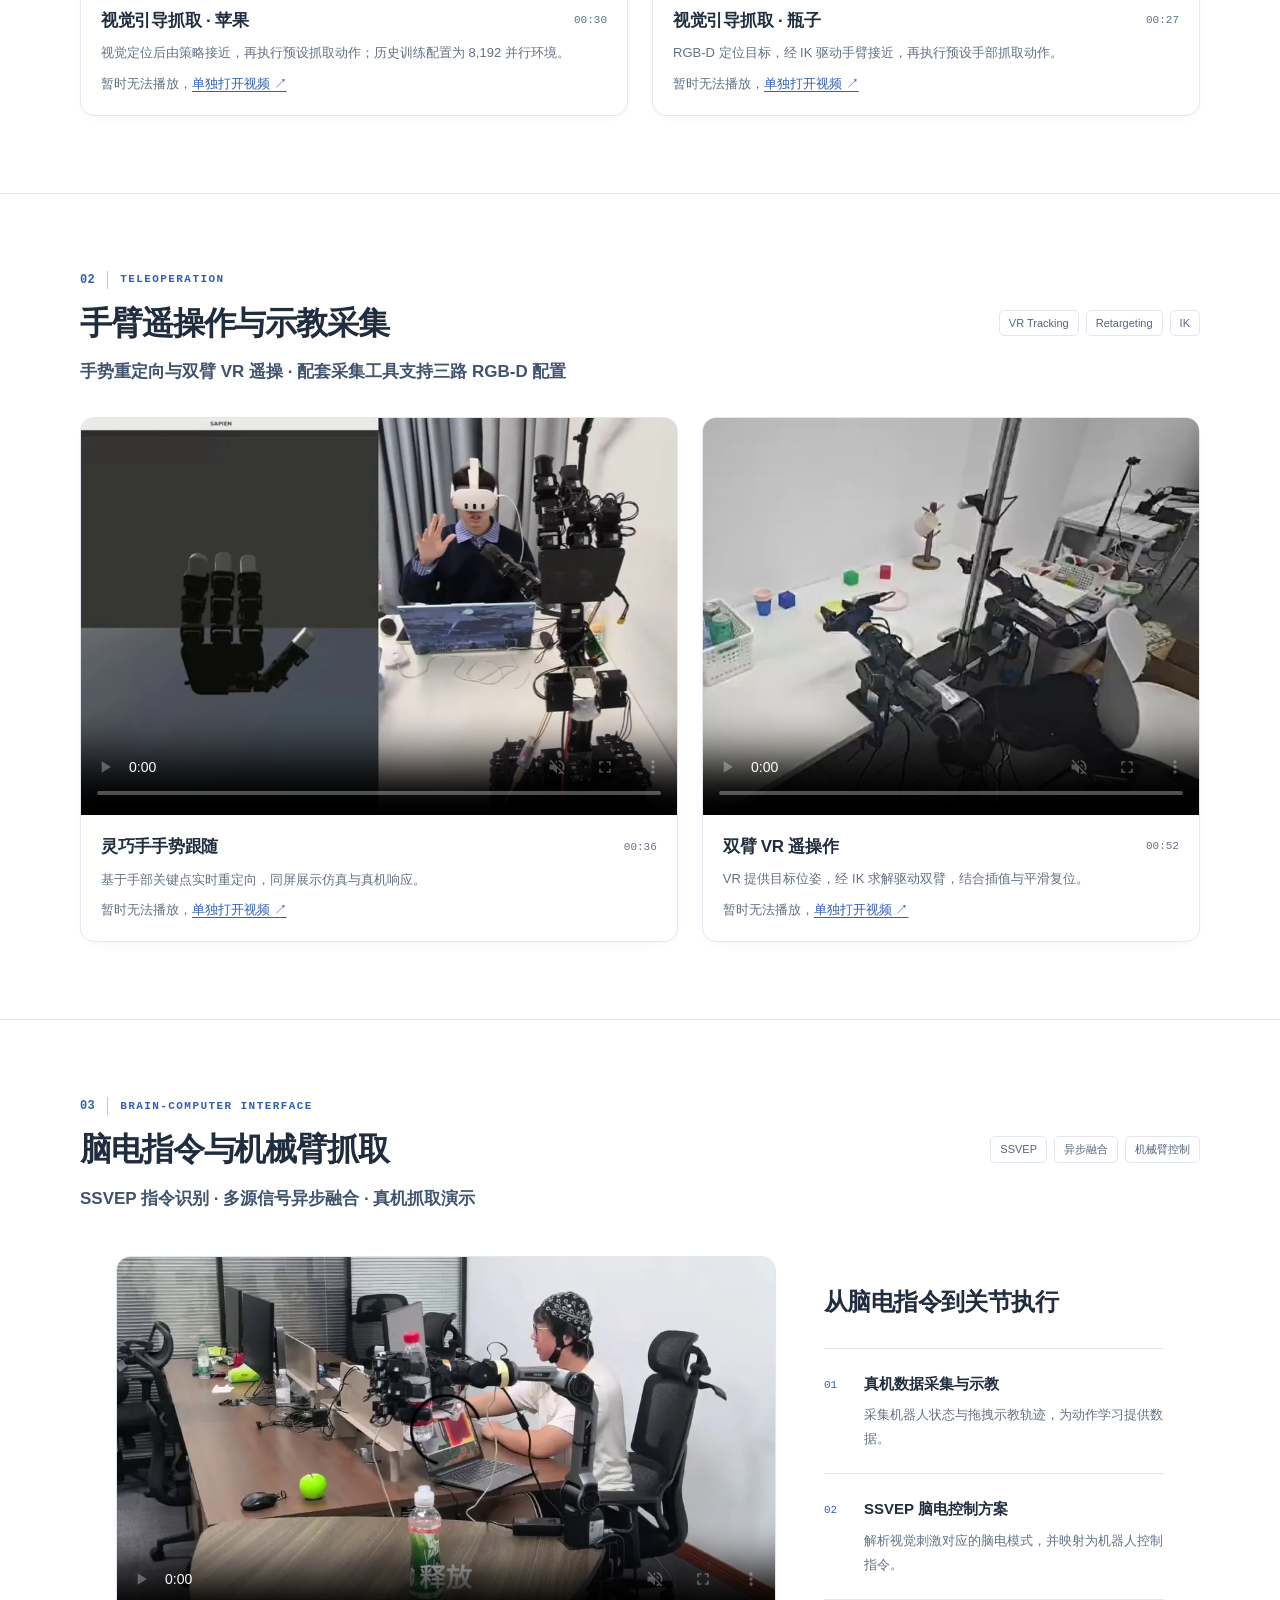
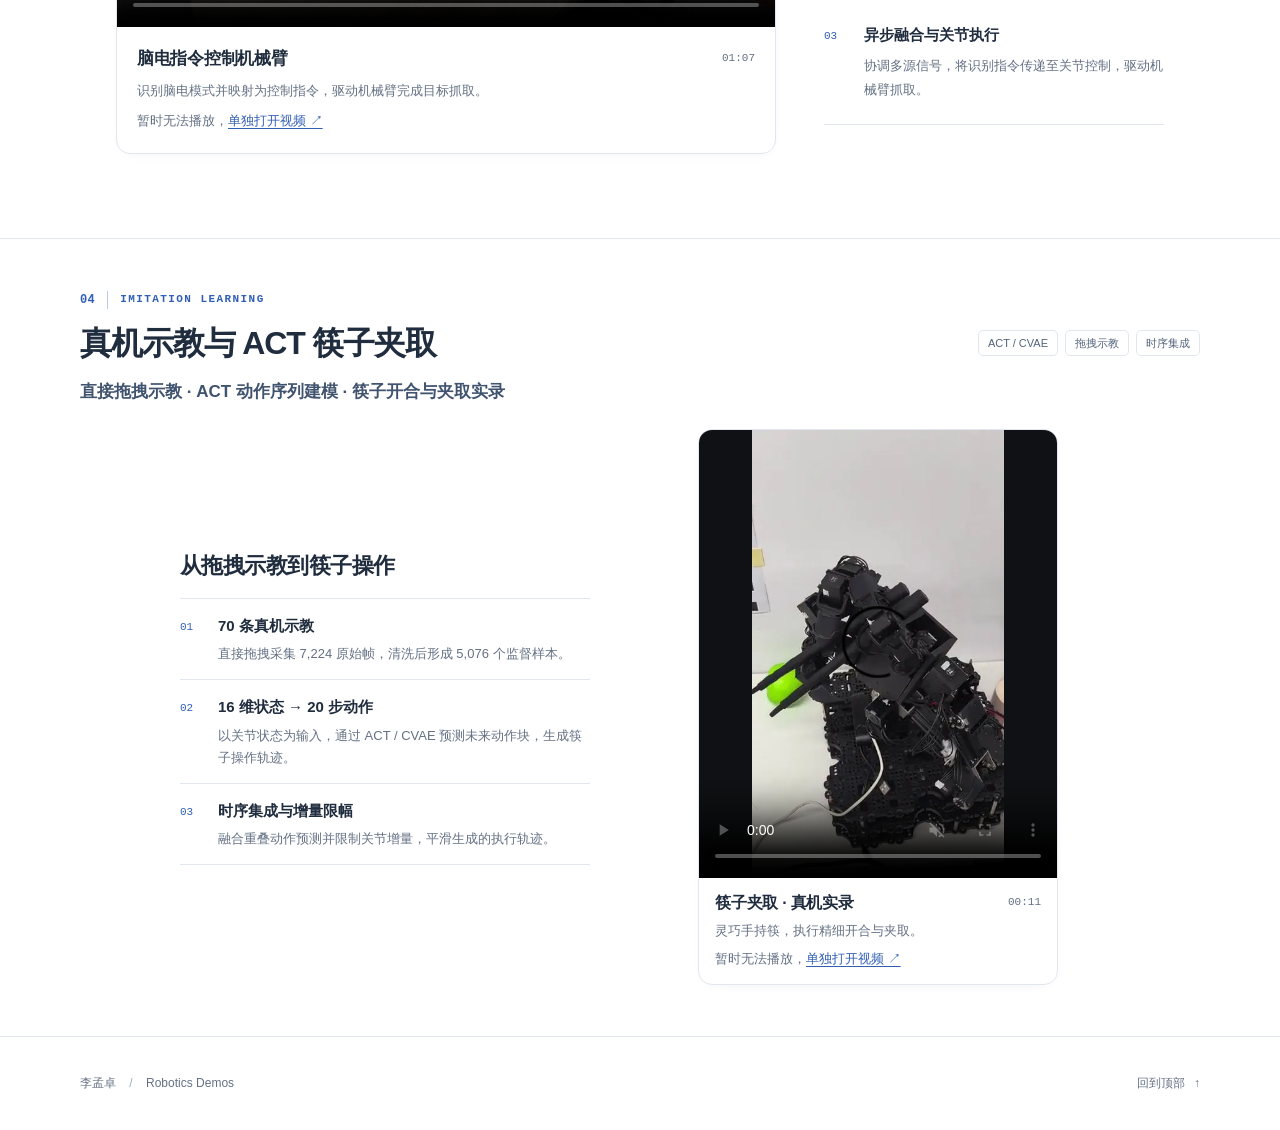
==== commit c9387148: "feat: embed Bilibili player for cube rotation simulation" ====
--- a/email/index.html
+++ b/email/index.html
@@ -7,7 +7,7 @@
   <meta name="description" content="李孟卓的灵巧操作与策略学习 Demo：LEAP Hand 方块旋转仿真与真机对照、视觉抓取、手臂遥操作、脑电交互与 ACT 筷子夹取。">
   <title>灵巧操作与策略学习 · 真机演示 · 李孟卓</title>
   <link rel="icon" href="assets/demo-mark.svg" type="image/svg+xml">
-  <link rel="stylesheet" href="assets/showcase.css?v=20261105">
+  <link rel="stylesheet" href="assets/showcase.css?v=20261105-bilibili">
   <script src="assets/showcase.js" defer></script>
 </head>
 <body>
@@ -79,15 +79,22 @@
 
           <figure class="demo-card">
             <div class="video-shell landscape">
-              <video id="simulation-video" controls muted loop playsinline preload="none" poster="assets/img/web/inhand-simulation.webp" width="960" height="540" aria-label="Isaac Gym 方块手内旋转仿真演示" aria-describedby="simulation-caption">
-                <source src="assets/video/web/inhand-simulation.mp4" type="video/mp4">
-                您的浏览器不支持视频播放，请<a href="assets/video/web/inhand-simulation.mp4">打开视频</a>。
-              </video>
+              <iframe
+                id="simulation-video"
+                src="https://player.bilibili.com/player.html?bvid=BV1D74b6qEh3&amp;page=1&amp;autoplay=0&amp;danmaku=0"
+                title="方块手内旋转仿真 · B 站播放器"
+                aria-describedby="simulation-caption"
+                width="960" height="540"
+                loading="lazy"
+                scrolling="no"
+                allow="fullscreen; picture-in-picture"
+                allowfullscreen>
+              </iframe>
             </div>
             <figcaption class="video-caption" id="simulation-caption">
               <div class="caption-heading"><h3>方块手内旋转 · 仿真</h3><span class="duration" aria-label="时长约 16 秒">00:16</span></div>
               <p>Isaac Gym + 循环 PPO；仿真配置约 120 Hz 物理步频 / 20 Hz 策略步频。</p>
-              <p class="media-error" role="status" hidden>暂时无法播放，<a href="assets/video/web/inhand-simulation.mp4" target="_blank" rel="noopener">单独打开视频 ↗</a></p>
+              <p class="media-links"><a href="https://www.bilibili.com/video/BV1D74b6qEh3/" target="_blank" rel="noopener">B 站打开 ↗</a> · <a href="assets/video/web/inhand-simulation.mp4" target="_blank" rel="noopener">备用视频 ↗</a></p>
             </figcaption>
           </figure>
 
--- a/email/assets/showcase.css
+++ b/email/assets/showcase.css
@@ -98,6 +98,7 @@
 .demo-card { min-width: 0; overflow: hidden; border: 1px solid var(--line); border-radius: var(--radius); background: var(--paper); box-shadow: 0 4px 16px -12px rgba(30, 49, 81, .22); }
 .video-shell { position: relative; overflow: hidden; background: #edf0f4; isolation: isolate; }
 .video-shell video { width: 100%; height: 100%; object-fit: contain; }
+.video-shell iframe { position: absolute; inset: 0; width: 100%; height: 100%; border: 0; }
 .landscape { aspect-ratio: 16 / 9; }
 .portrait { aspect-ratio: 4 / 5; background: #101114; }
 .hand-teleop { aspect-ratio: 3 / 2; }
@@ -107,7 +108,8 @@
 .caption-heading h3 { font-size: 17px; font-weight: 600; line-height: 1.6; letter-spacing: -.015em; }
 .duration { flex-shrink: 0; color: var(--muted); font: 11px / 1.5 var(--mono); }
 .video-caption p { margin-top: 7px; color: var(--muted); font-size: 13px; line-height: 1.8; }
-.media-error a { color: var(--accent); text-decoration: underline; text-underline-offset: 3px; }
+.media-error a,
+.media-links a { color: var(--accent); text-decoration: underline; text-underline-offset: 3px; }
 
 .act-layout,
 .eeg-layout { display: grid; align-items: center; gap: 48px; padding: 12px 36px 8px; }
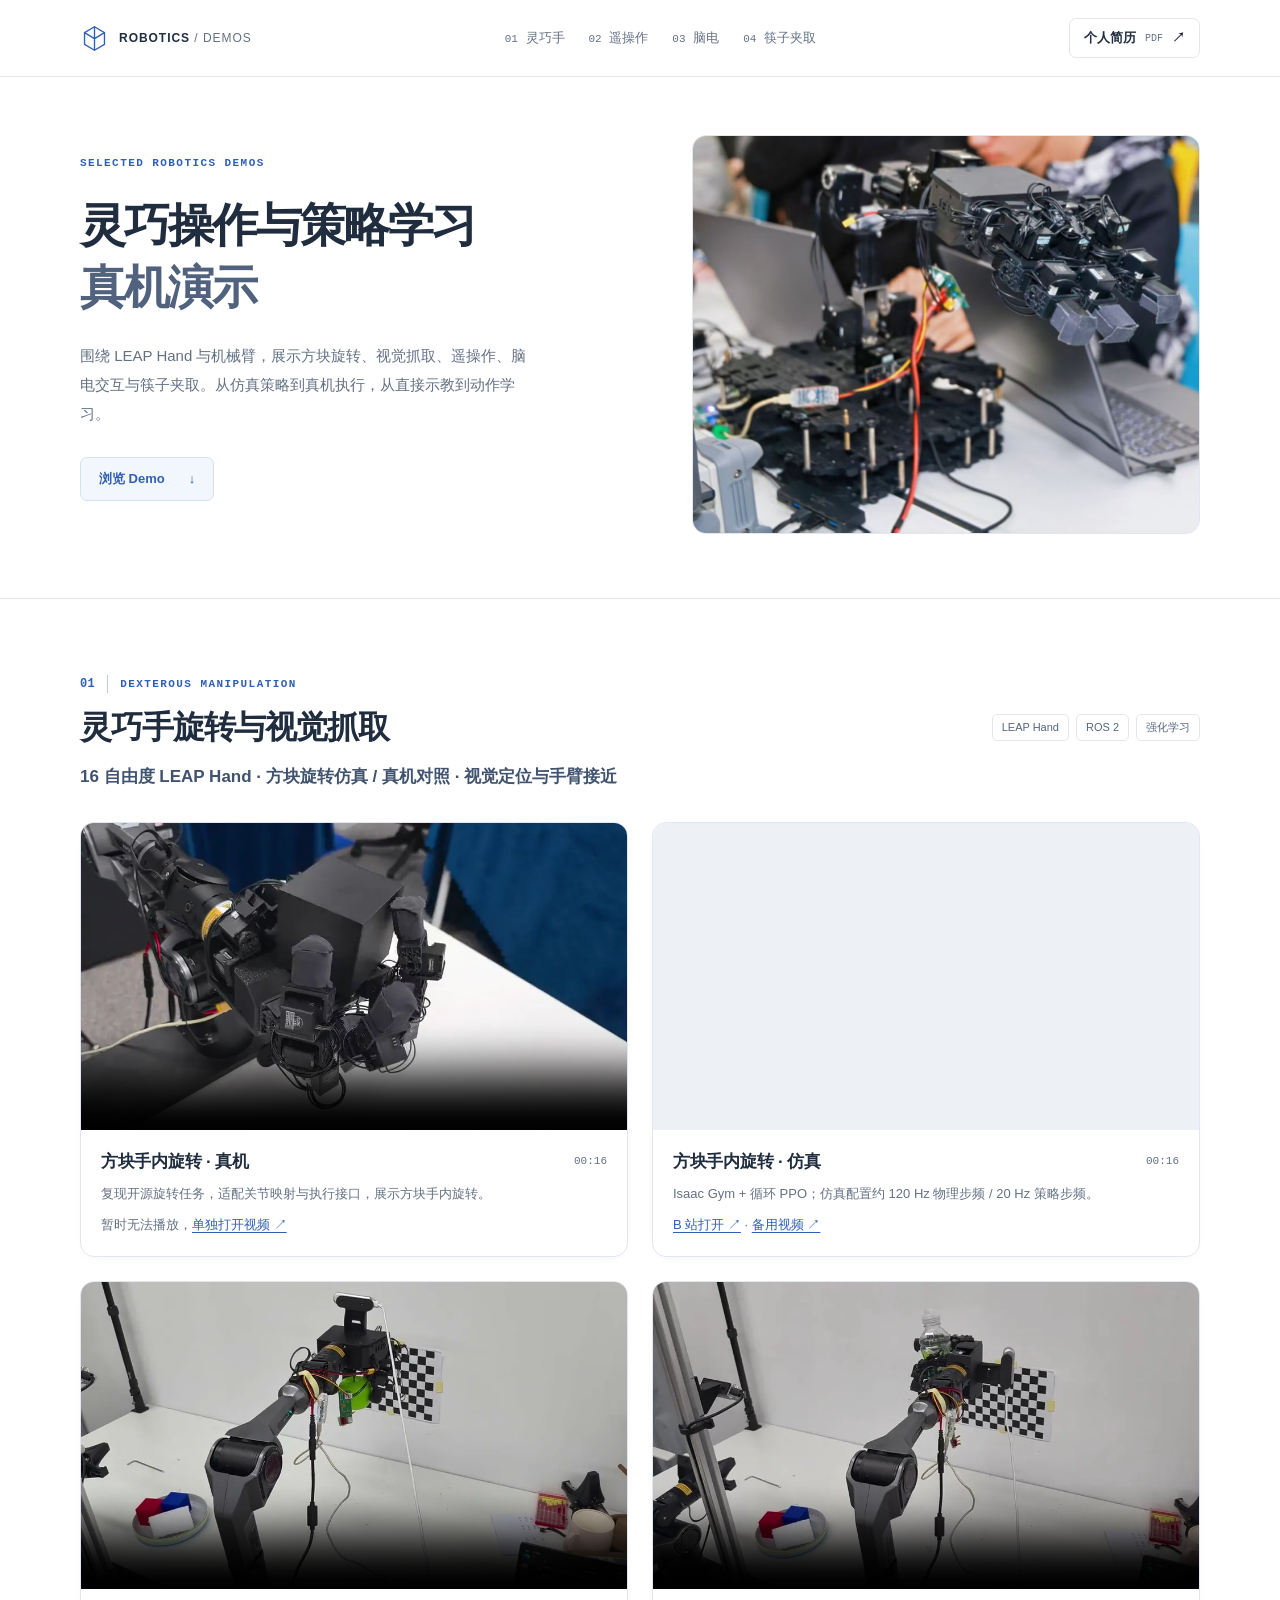
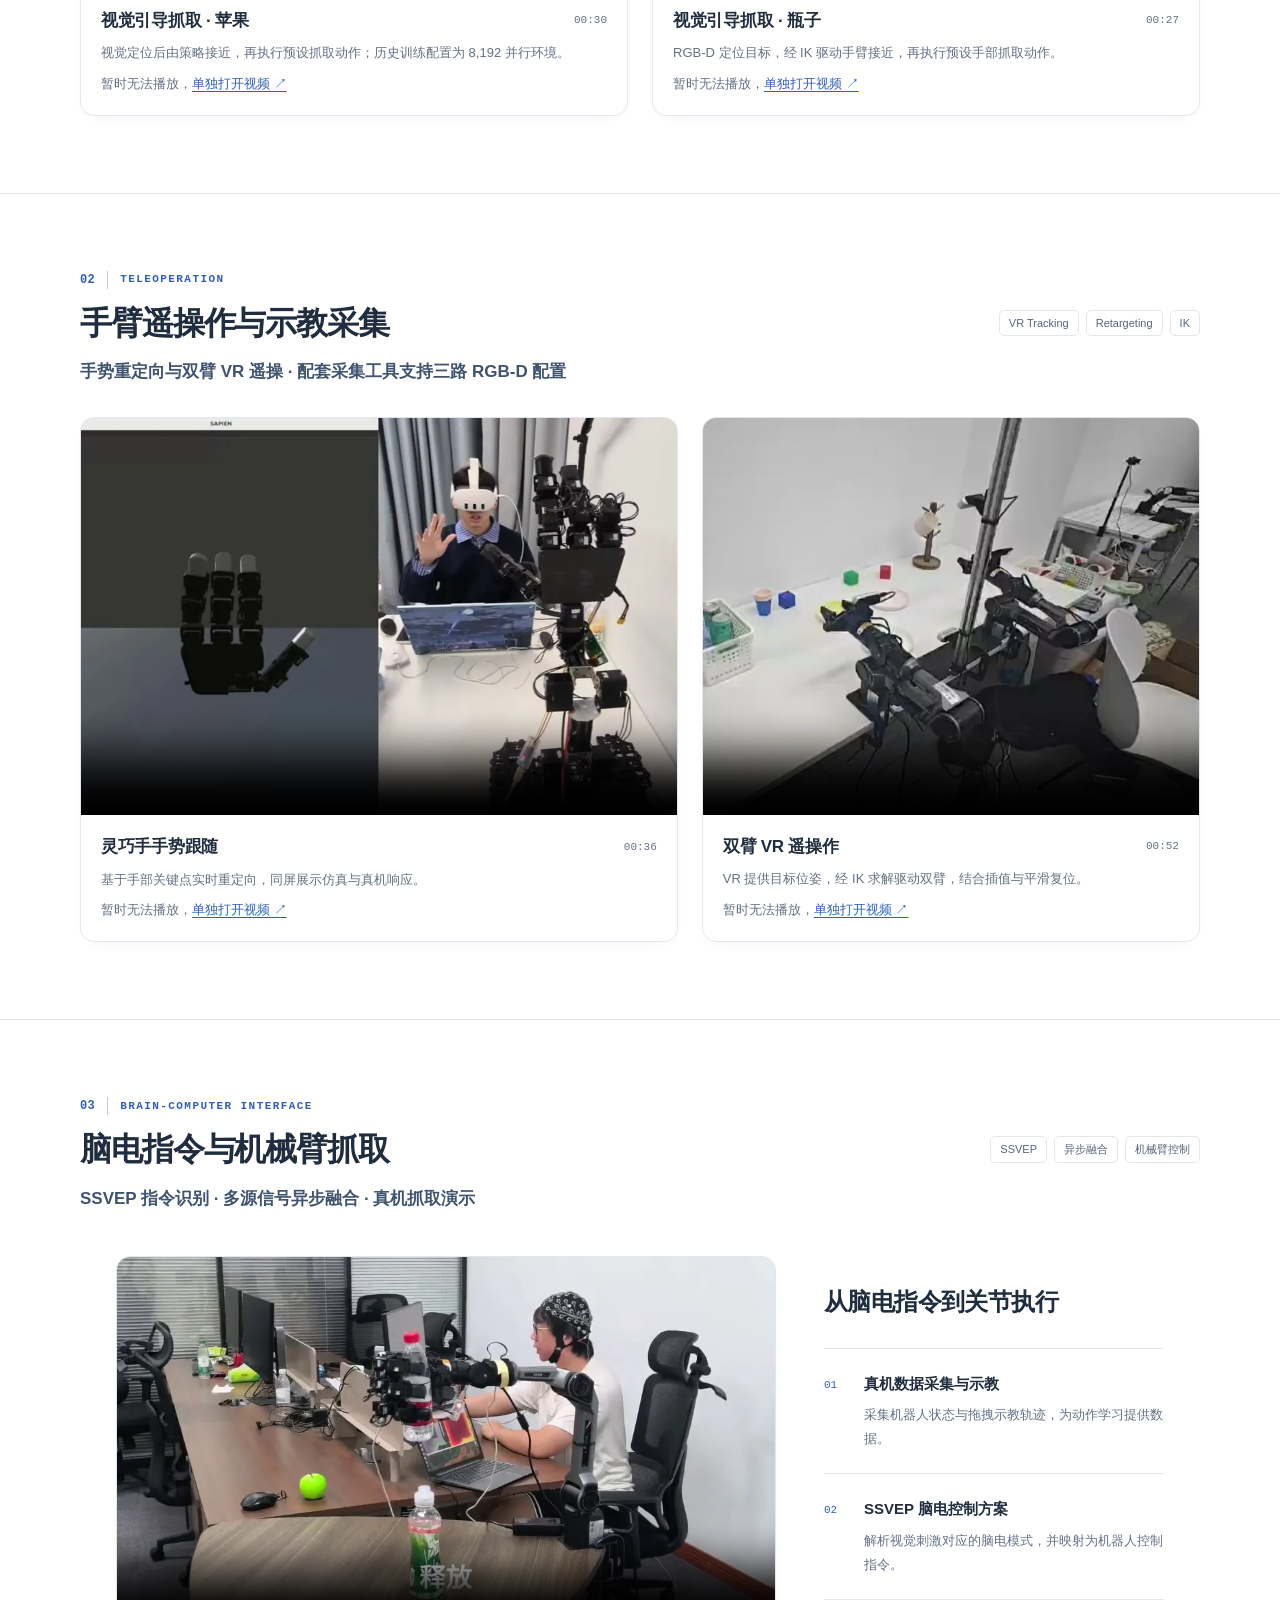
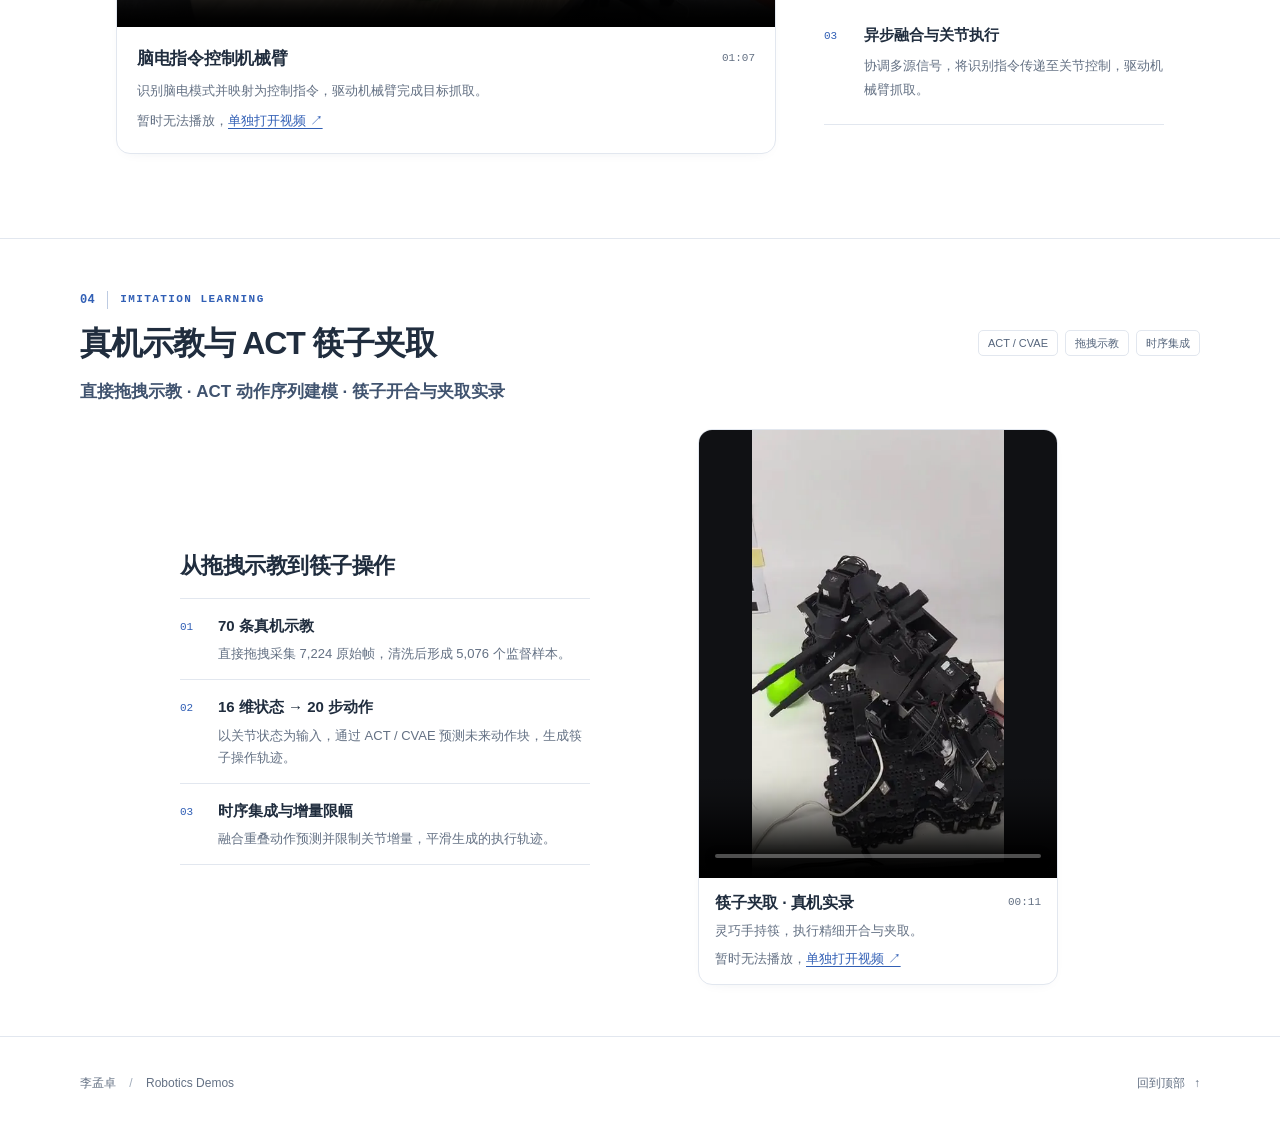
==== commit cad305e1: "feat: enable muted autoplay and mobile looping for Bilibili demo" ====
--- a/email/index.html
+++ b/email/index.html
@@ -79,15 +79,16 @@
 
           <figure class="demo-card">
             <div class="video-shell landscape">
+              <!-- Use literal booleans for the mobile player; desktop Bilibili ignores loop. -->
               <iframe
                 id="simulation-video"
-                src="https://player.bilibili.com/player.html?bvid=BV1D74b6qEh3&amp;page=1&amp;autoplay=0&amp;danmaku=0"
+                src="https://player.bilibili.com/player.html?bvid=BV1D74b6qEh3&amp;page=1&amp;autoplay=true&amp;muted=true&amp;loop=true&amp;danmaku=false&amp;danmakuClosed=true"
                 title="方块手内旋转仿真 · B 站播放器"
                 aria-describedby="simulation-caption"
                 width="960" height="540"
                 loading="lazy"
                 scrolling="no"
-                allow="fullscreen; picture-in-picture"
+                allow="autoplay; fullscreen; picture-in-picture"
                 allowfullscreen>
               </iframe>
             </div>
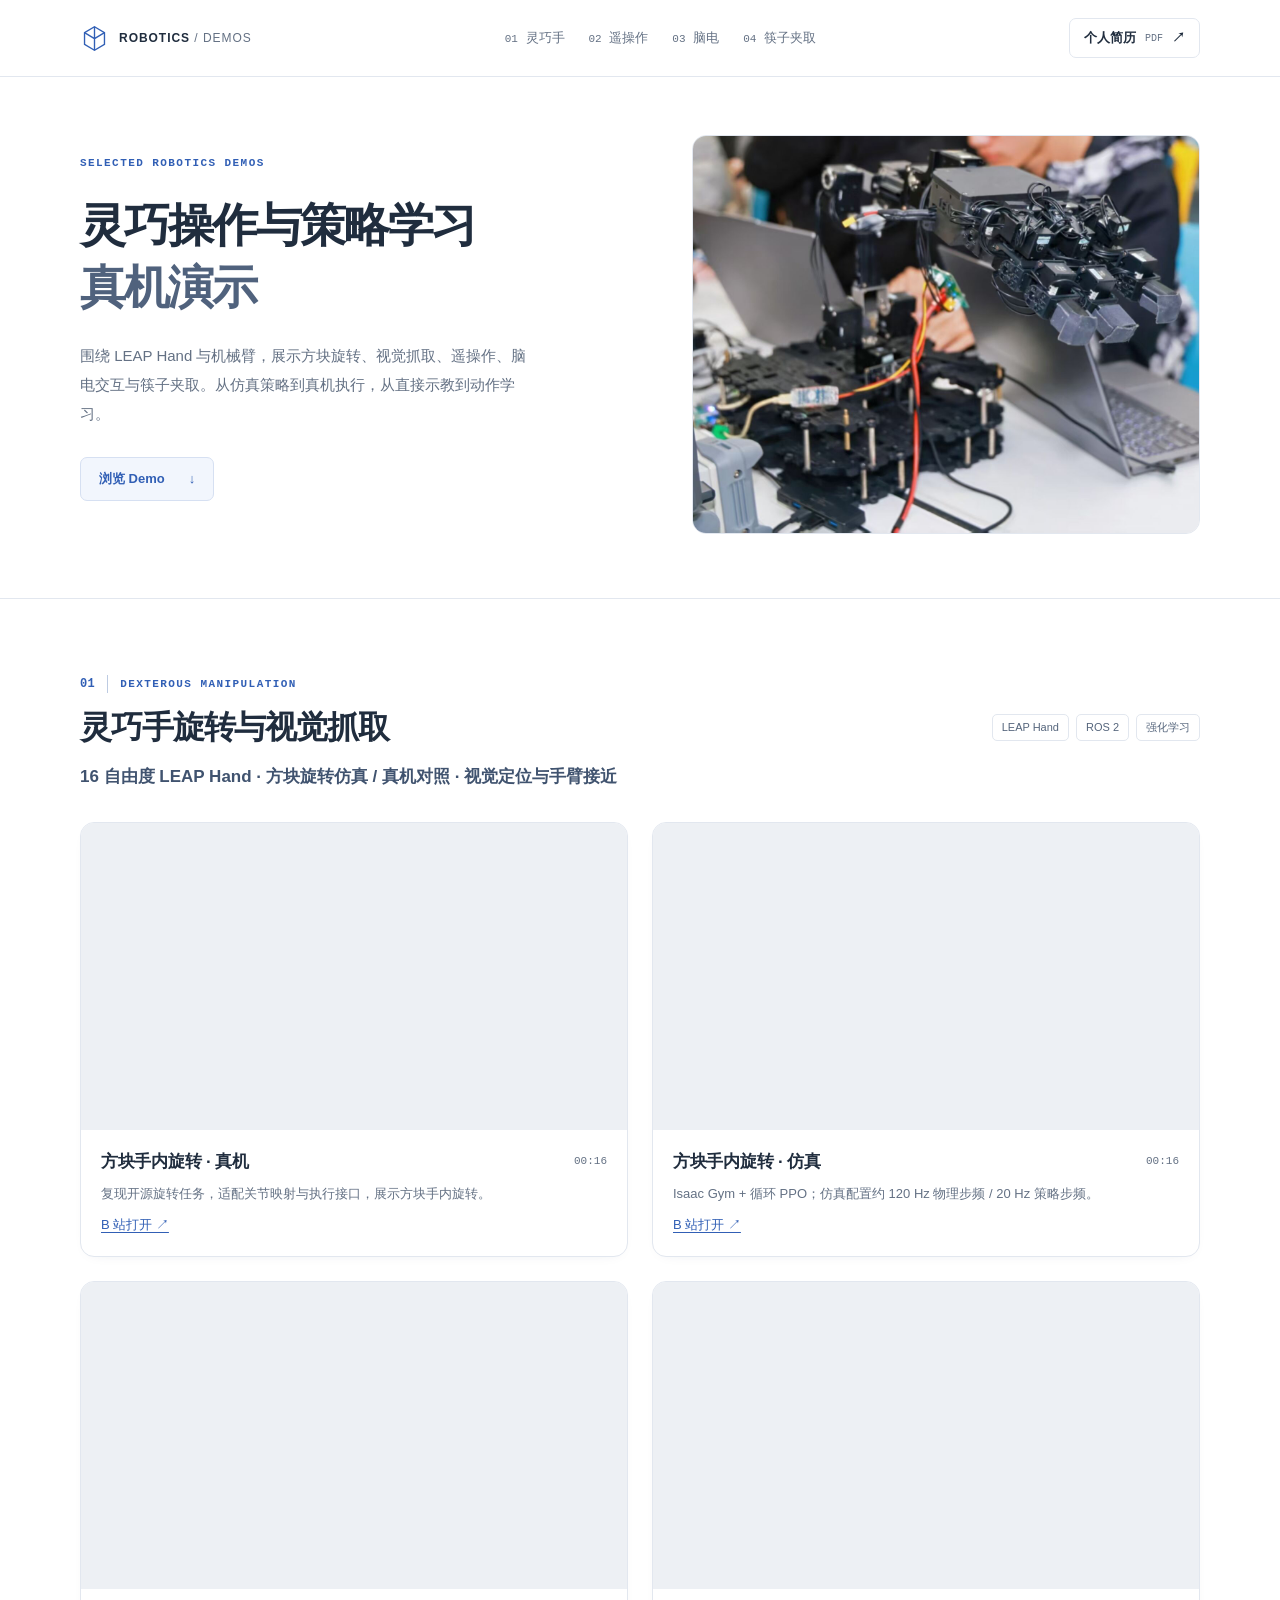
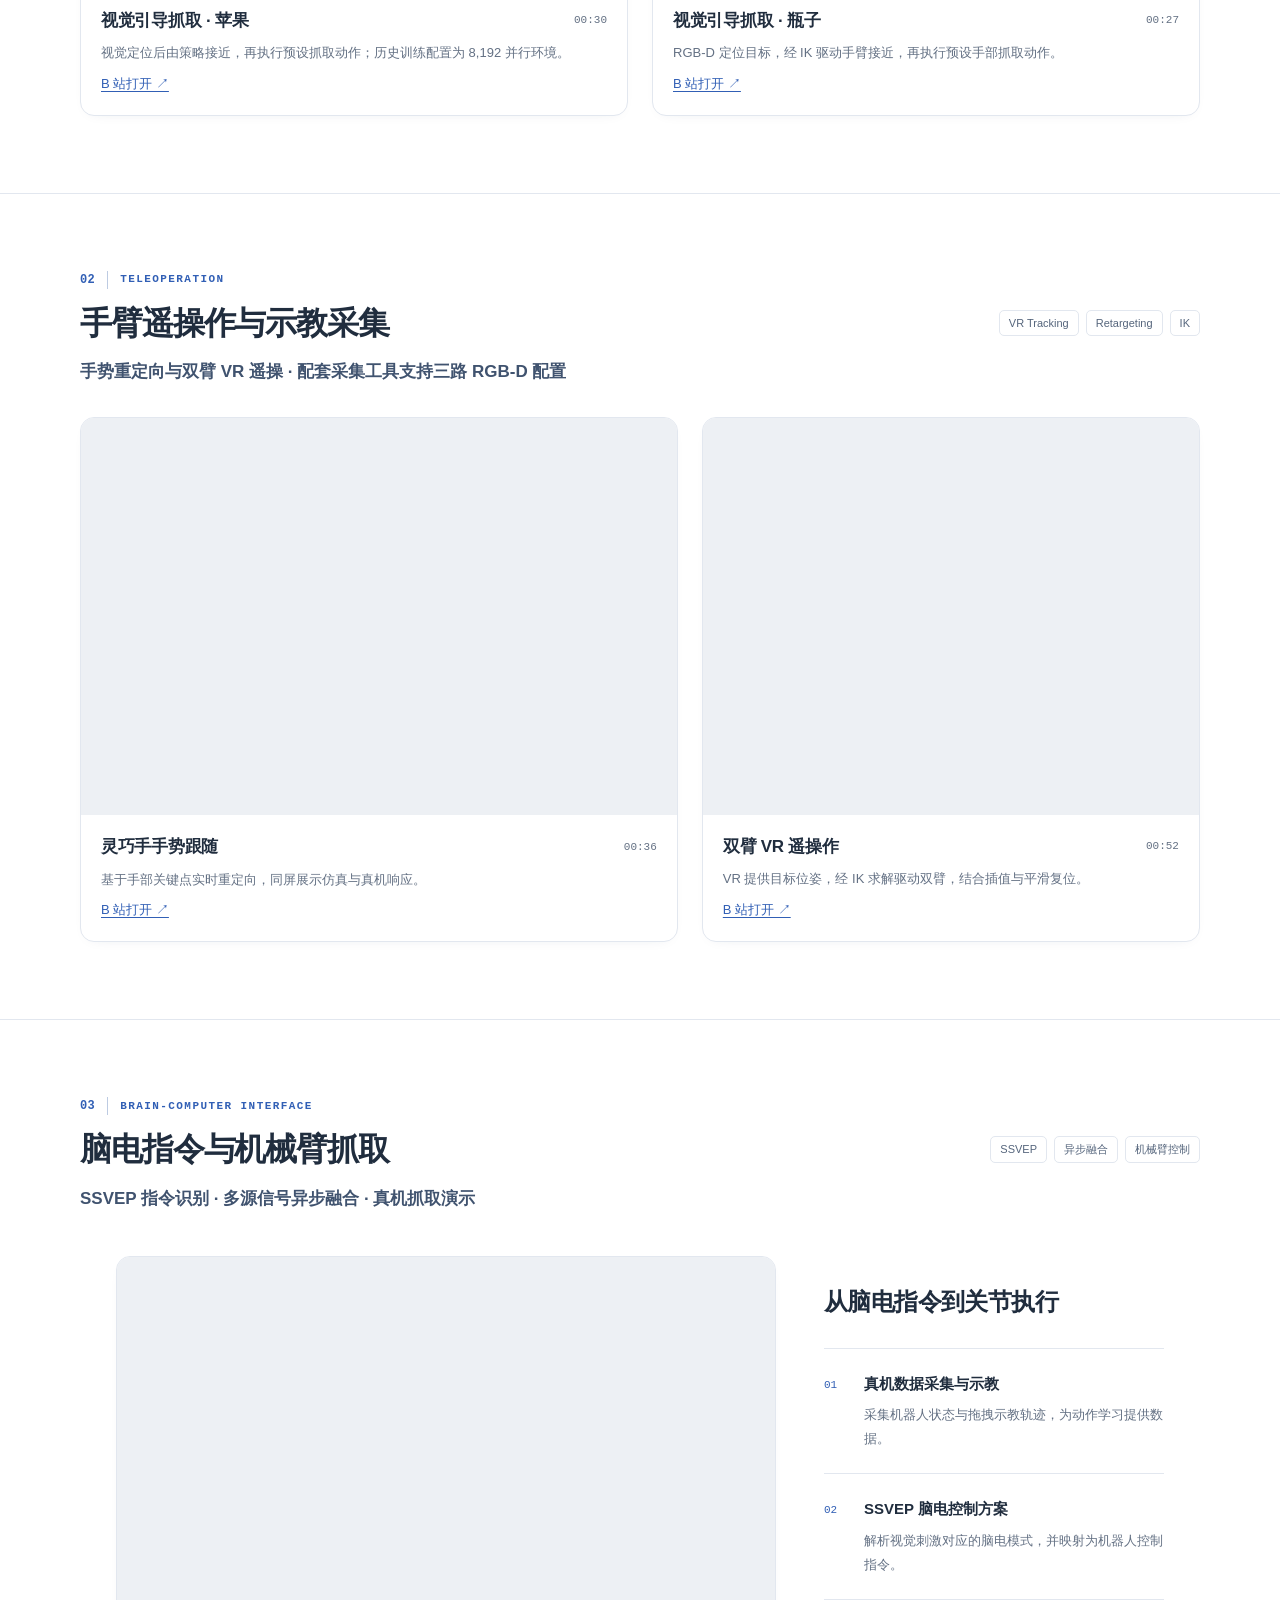
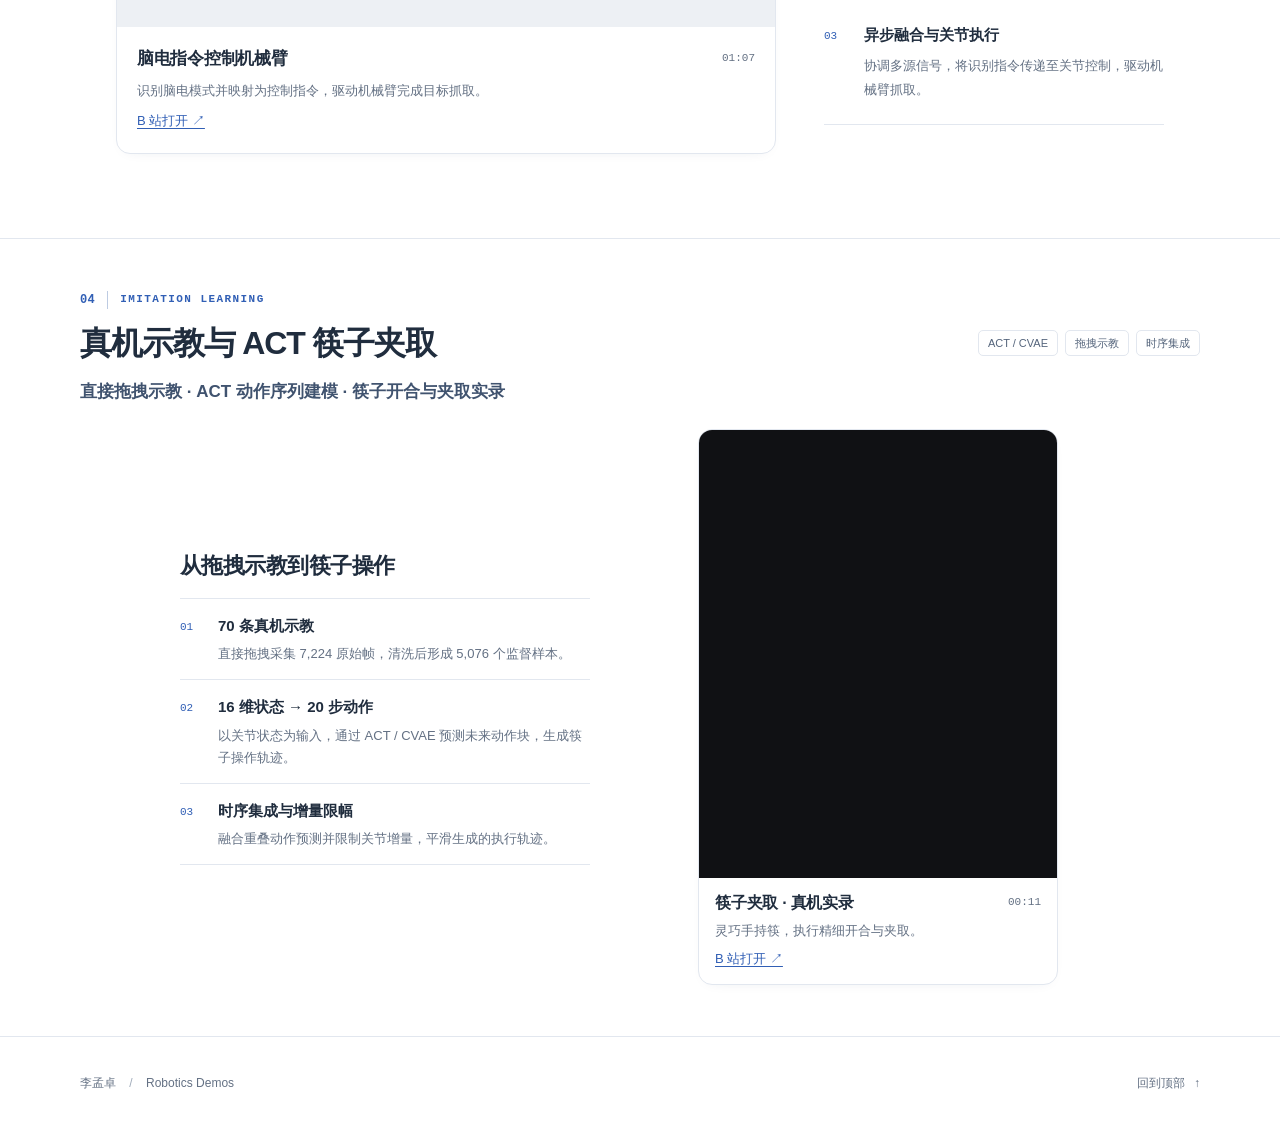
==== commit e8514451: "feat: switch all showcase demos to updated Bilibili videos" ====
--- a/email/index.html
+++ b/email/index.html
@@ -7,7 +7,7 @@
   <meta name="description" content="李孟卓的灵巧操作与策略学习 Demo：LEAP Hand 方块旋转仿真与真机对照、视觉抓取、手臂遥操作、脑电交互与 ACT 筷子夹取。">
   <title>灵巧操作与策略学习 · 真机演示 · 李孟卓</title>
   <link rel="icon" href="assets/demo-mark.svg" type="image/svg+xml">
-  <link rel="stylesheet" href="assets/showcase.css?v=20261105-bilibili">
+  <link rel="stylesheet" href="assets/showcase.css?v=20261105-bilibili8">
   <script src="assets/showcase.js" defer></script>
 </head>
 <body>
@@ -65,65 +65,45 @@
         <div class="video-grid grasp-grid">
           <figure class="demo-card">
             <div class="video-shell landscape">
-              <video id="rotation-video" controls muted loop playsinline preload="none" poster="assets/img/web/inhand-rotation.webp?v=20261105" width="960" height="540" aria-label="LEAP Hand 方块手内旋转真机演示" aria-describedby="rotation-caption">
-                <source src="assets/video/web/inhand-rotation.mp4?v=20261105" type="video/mp4">
-                您的浏览器不支持视频播放，请<a href="assets/video/web/inhand-rotation.mp4?v=20261105">打开视频</a>。
-              </video>
+              <iframe id="rotation-video" src="https://player.bilibili.com/player.html?bvid=BV1N84b68EYZ&amp;page=1&amp;autoplay=true&amp;muted=true&amp;loop=true&amp;danmaku=false&amp;danmakuClosed=true" title="方块手内旋转 · 真机 · B 站播放器" aria-describedby="rotation-caption" width="960" height="540" loading="lazy" scrolling="no" allow="autoplay; fullscreen; picture-in-picture" allowfullscreen></iframe>
             </div>
             <figcaption class="video-caption" id="rotation-caption">
               <div class="caption-heading"><h3>方块手内旋转 · 真机</h3><span class="duration" aria-label="时长约 16 秒">00:16</span></div>
               <p>复现开源旋转任务，适配关节映射与执行接口，展示方块手内旋转。</p>
-              <p class="media-error" role="status" hidden>暂时无法播放，<a href="assets/video/web/inhand-rotation.mp4?v=20261105" target="_blank" rel="noopener">单独打开视频 ↗</a></p>
-            </figcaption>
-          </figure>
-
-          <figure class="demo-card">
-            <div class="video-shell landscape">
-              <!-- Use literal booleans for the mobile player; desktop Bilibili ignores loop. -->
-              <iframe
-                id="simulation-video"
-                src="https://player.bilibili.com/player.html?bvid=BV1D74b6qEh3&amp;page=1&amp;autoplay=true&amp;muted=true&amp;loop=true&amp;danmaku=false&amp;danmakuClosed=true"
-                title="方块手内旋转仿真 · B 站播放器"
-                aria-describedby="simulation-caption"
-                width="960" height="540"
-                loading="lazy"
-                scrolling="no"
-                allow="autoplay; fullscreen; picture-in-picture"
-                allowfullscreen>
-              </iframe>
+              <p class="media-links"><a href="https://www.bilibili.com/video/BV1N84b68EYZ/" target="_blank" rel="noopener">B 站打开 ↗</a></p>
+            </figcaption>
+          </figure>
+
+          <figure class="demo-card">
+            <div class="video-shell landscape">
+              <iframe id="simulation-video" src="https://player.bilibili.com/player.html?bvid=BV19V4b6gEjd&amp;page=1&amp;autoplay=true&amp;muted=true&amp;loop=true&amp;danmaku=false&amp;danmakuClosed=true" title="方块手内旋转 · 仿真 · B 站播放器" aria-describedby="simulation-caption" width="960" height="540" loading="lazy" scrolling="no" allow="autoplay; fullscreen; picture-in-picture" allowfullscreen></iframe>
             </div>
             <figcaption class="video-caption" id="simulation-caption">
               <div class="caption-heading"><h3>方块手内旋转 · 仿真</h3><span class="duration" aria-label="时长约 16 秒">00:16</span></div>
               <p>Isaac Gym + 循环 PPO；仿真配置约 120 Hz 物理步频 / 20 Hz 策略步频。</p>
-              <p class="media-links"><a href="https://www.bilibili.com/video/BV1D74b6qEh3/" target="_blank" rel="noopener">B 站打开 ↗</a> · <a href="assets/video/web/inhand-simulation.mp4" target="_blank" rel="noopener">备用视频 ↗</a></p>
-            </figcaption>
-          </figure>
-
-          <figure class="demo-card">
-            <div class="video-shell landscape">
-              <video id="apple-video" controls muted loop playsinline preload="none" poster="assets/img/web/apple-grasp.webp" width="1280" height="720" aria-label="视觉引导的苹果抓取演示" aria-describedby="apple-caption">
-                <source src="assets/video/web/apple-grasp.mp4" type="video/mp4">
-                您的浏览器不支持视频播放，请<a href="assets/video/web/apple-grasp.mp4">打开视频</a>。
-              </video>
+              <p class="media-links"><a href="https://www.bilibili.com/video/BV19V4b6gEjd/" target="_blank" rel="noopener">B 站打开 ↗</a></p>
+            </figcaption>
+          </figure>
+
+          <figure class="demo-card">
+            <div class="video-shell landscape">
+              <iframe id="apple-video" src="https://player.bilibili.com/player.html?bvid=BV1cZ4t6HEh2&amp;page=1&amp;autoplay=true&amp;muted=true&amp;loop=true&amp;danmaku=false&amp;danmakuClosed=true" title="视觉引导抓取 · 苹果 · B 站播放器" aria-describedby="apple-caption" width="960" height="540" loading="lazy" scrolling="no" allow="autoplay; fullscreen; picture-in-picture" allowfullscreen></iframe>
             </div>
             <figcaption class="video-caption" id="apple-caption">
               <div class="caption-heading"><h3>视觉引导抓取 · 苹果</h3><span class="duration" aria-label="时长 30 秒">00:30</span></div>
               <p>视觉定位后由策略接近，再执行预设抓取动作；历史训练配置为 8,192 并行环境。</p>
-              <p class="media-error" role="status" hidden>暂时无法播放，<a href="assets/video/web/apple-grasp.mp4" target="_blank" rel="noopener">单独打开视频 ↗</a></p>
-            </figcaption>
-          </figure>
-
-          <figure class="demo-card">
-            <div class="video-shell landscape">
-              <video id="grasp-video" controls muted loop playsinline preload="none" poster="assets/img/web/bottle-grasp.webp" width="1280" height="720" aria-label="视觉引导的瓶子抓取演示" aria-describedby="grasp-caption">
-                <source src="assets/video/web/bottle-grasp.mp4" type="video/mp4">
-                您的浏览器不支持视频播放，请<a href="assets/video/web/bottle-grasp.mp4">打开视频</a>。
-              </video>
+              <p class="media-links"><a href="https://www.bilibili.com/video/BV1cZ4t6HEh2/" target="_blank" rel="noopener">B 站打开 ↗</a></p>
+            </figcaption>
+          </figure>
+
+          <figure class="demo-card">
+            <div class="video-shell landscape">
+              <iframe id="grasp-video" src="https://player.bilibili.com/player.html?bvid=BV1nZ4t6HEif&amp;page=1&amp;autoplay=true&amp;muted=true&amp;loop=true&amp;danmaku=false&amp;danmakuClosed=true" title="视觉引导抓取 · 瓶子 · B 站播放器" aria-describedby="grasp-caption" width="960" height="540" loading="lazy" scrolling="no" allow="autoplay; fullscreen; picture-in-picture" allowfullscreen></iframe>
             </div>
             <figcaption class="video-caption" id="grasp-caption">
               <div class="caption-heading"><h3>视觉引导抓取 · 瓶子</h3><span class="duration" aria-label="时长 27 秒">00:27</span></div>
               <p>RGB-D 定位目标，经 IK 驱动手臂接近，再执行预设手部抓取动作。</p>
-              <p class="media-error" role="status" hidden>暂时无法播放，<a href="assets/video/web/bottle-grasp.mp4" target="_blank" rel="noopener">单独打开视频 ↗</a></p>
+              <p class="media-links"><a href="https://www.bilibili.com/video/BV1nZ4t6HEif/" target="_blank" rel="noopener">B 站打开 ↗</a></p>
             </figcaption>
           </figure>
         </div>
@@ -146,29 +126,23 @@
         <div class="video-grid teleop-grid">
           <figure class="demo-card">
             <div class="video-shell hand-teleop">
-              <video id="hand-video" controls muted loop playsinline preload="none" poster="assets/img/web/gesture-following.webp" width="1080" height="720" aria-label="灵巧手手势跟随与动作重定向演示" aria-describedby="hand-caption">
-                <source src="assets/video/web/gesture-following.mp4" type="video/mp4">
-                您的浏览器不支持视频播放，请<a href="assets/video/web/gesture-following.mp4">打开视频</a>。
-              </video>
+              <iframe id="hand-video" src="https://player.bilibili.com/player.html?bvid=BV1cZ4t6HEjx&amp;page=1&amp;autoplay=true&amp;muted=true&amp;loop=true&amp;danmaku=false&amp;danmakuClosed=true" title="灵巧手手势跟随 · B 站播放器" aria-describedby="hand-caption" width="1080" height="720" loading="lazy" scrolling="no" allow="autoplay; fullscreen; picture-in-picture" allowfullscreen></iframe>
             </div>
             <figcaption class="video-caption" id="hand-caption">
               <div class="caption-heading"><h3>灵巧手手势跟随</h3><span class="duration" aria-label="时长 36 秒">00:36</span></div>
               <p>基于手部关键点实时重定向，同屏展示仿真与真机响应。</p>
-              <p class="media-error" role="status" hidden>暂时无法播放，<a href="assets/video/web/gesture-following.mp4" target="_blank" rel="noopener">单独打开视频 ↗</a></p>
+              <p class="media-links"><a href="https://www.bilibili.com/video/BV1cZ4t6HEjx/" target="_blank" rel="noopener">B 站打开 ↗</a></p>
             </figcaption>
           </figure>
 
           <figure class="demo-card">
             <div class="video-shell arm-teleop">
-              <video id="arm-video" controls muted loop playsinline preload="none" poster="assets/img/web/arm-teleoperation.webp" width="800" height="640" aria-label="双臂 VR 遥操作演示" aria-describedby="arm-caption">
-                <source src="assets/video/web/arm-teleoperation.mp4" type="video/mp4">
-                您的浏览器不支持视频播放，请<a href="assets/video/web/arm-teleoperation.mp4">打开视频</a>。
-              </video>
+              <iframe id="arm-video" src="https://player.bilibili.com/player.html?bvid=BV1cZ4t6HEh5&amp;page=1&amp;autoplay=true&amp;muted=true&amp;loop=true&amp;danmaku=false&amp;danmakuClosed=true" title="双臂 VR 遥操作 · B 站播放器" aria-describedby="arm-caption" width="800" height="640" loading="lazy" scrolling="no" allow="autoplay; fullscreen; picture-in-picture" allowfullscreen></iframe>
             </div>
             <figcaption class="video-caption" id="arm-caption">
               <div class="caption-heading"><h3>双臂 VR 遥操作</h3><span class="duration" aria-label="时长 52 秒">00:52</span></div>
               <p>VR 提供目标位姿，经 IK 求解驱动双臂，结合插值与平滑复位。</p>
-              <p class="media-error" role="status" hidden>暂时无法播放，<a href="assets/video/web/arm-teleoperation.mp4" target="_blank" rel="noopener">单独打开视频 ↗</a></p>
+              <p class="media-links"><a href="https://www.bilibili.com/video/BV1cZ4t6HEh5/" target="_blank" rel="noopener">B 站打开 ↗</a></p>
             </figcaption>
           </figure>
         </div>
@@ -191,15 +165,12 @@
         <div class="eeg-layout">
           <figure class="demo-card">
             <div class="video-shell landscape">
-              <video id="eeg-video" controls muted loop playsinline preload="none" poster="assets/img/web/eeg-control.webp" width="854" height="480" aria-label="脑电指令控制机械臂抓取演示" aria-describedby="eeg-caption">
-                <source src="assets/video/web/eeg-control.mp4" type="video/mp4">
-                您的浏览器不支持视频播放，请<a href="assets/video/web/eeg-control.mp4">打开视频</a>。
-              </video>
+              <iframe id="eeg-video" src="https://player.bilibili.com/player.html?bvid=BV1cZ4t6HEgQ&amp;page=1&amp;autoplay=true&amp;muted=true&amp;loop=true&amp;danmaku=false&amp;danmakuClosed=true" title="脑电指令控制机械臂抓取 · B 站播放器" aria-describedby="eeg-caption" width="960" height="540" loading="lazy" scrolling="no" allow="autoplay; fullscreen; picture-in-picture" allowfullscreen></iframe>
             </div>
             <figcaption class="video-caption" id="eeg-caption">
               <div class="caption-heading"><h3>脑电指令控制机械臂</h3><span class="duration" aria-label="时长 1 分 7 秒">01:07</span></div>
               <p>识别脑电模式并映射为控制指令，驱动机械臂完成目标抓取。</p>
-              <p class="media-error" role="status" hidden>暂时无法播放，<a href="assets/video/web/eeg-control.mp4" target="_blank" rel="noopener">单独打开视频 ↗</a></p>
+              <p class="media-links"><a href="https://www.bilibili.com/video/BV1cZ4t6HEgQ/" target="_blank" rel="noopener">B 站打开 ↗</a></p>
             </figcaption>
           </figure>
 
@@ -259,15 +230,12 @@
 
           <figure class="demo-card portrait-card">
             <div class="video-shell portrait">
-              <video id="act-video" controls muted loop playsinline preload="none" poster="assets/img/web/chopsticks.webp" width="406" height="720" aria-label="ACT 筷子夹取真机演示" aria-describedby="act-caption">
-                <source src="assets/video/web/chopsticks.mp4" type="video/mp4">
-                您的浏览器不支持视频播放，请<a href="assets/video/web/chopsticks.mp4">打开视频</a>。
-              </video>
+              <iframe id="act-video" src="https://player.bilibili.com/player.html?bvid=BV1FZ4t6HEyu&amp;page=1&amp;autoplay=true&amp;muted=true&amp;loop=true&amp;danmaku=false&amp;danmakuClosed=true" title="ACT 筷子夹取 · 真机实录 · B 站播放器" aria-describedby="act-caption" width="406" height="720" loading="lazy" scrolling="no" allow="autoplay; fullscreen; picture-in-picture" allowfullscreen></iframe>
             </div>
             <figcaption class="video-caption" id="act-caption">
               <div class="caption-heading"><h3>筷子夹取 · 真机实录</h3><span class="duration" aria-label="时长 11 秒">00:11</span></div>
               <p>灵巧手持筷，执行精细开合与夹取。</p>
-              <p class="media-error" role="status" hidden>暂时无法播放，<a href="assets/video/web/chopsticks.mp4" target="_blank" rel="noopener">单独打开视频 ↗</a></p>
+              <p class="media-links"><a href="https://www.bilibili.com/video/BV1FZ4t6HEyu/" target="_blank" rel="noopener">B 站打开 ↗</a></p>
             </figcaption>
           </figure>
         </div>
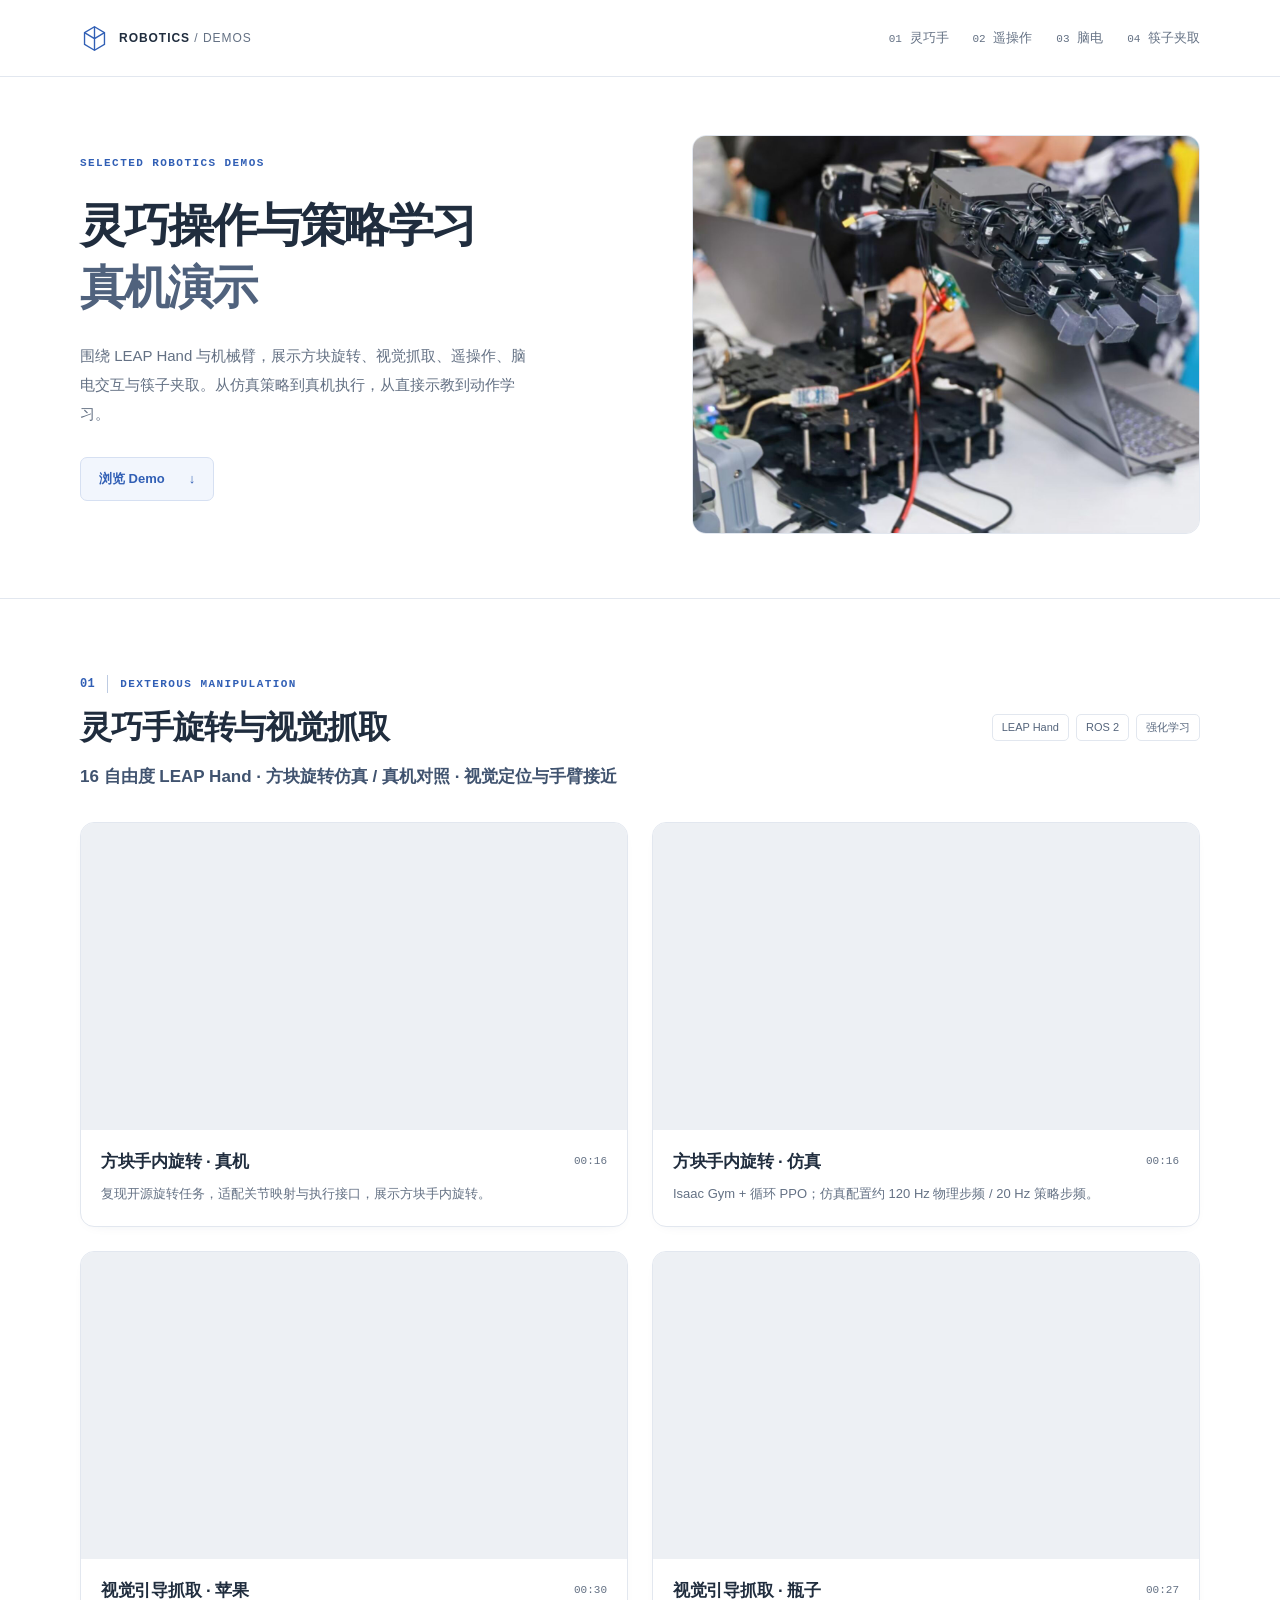
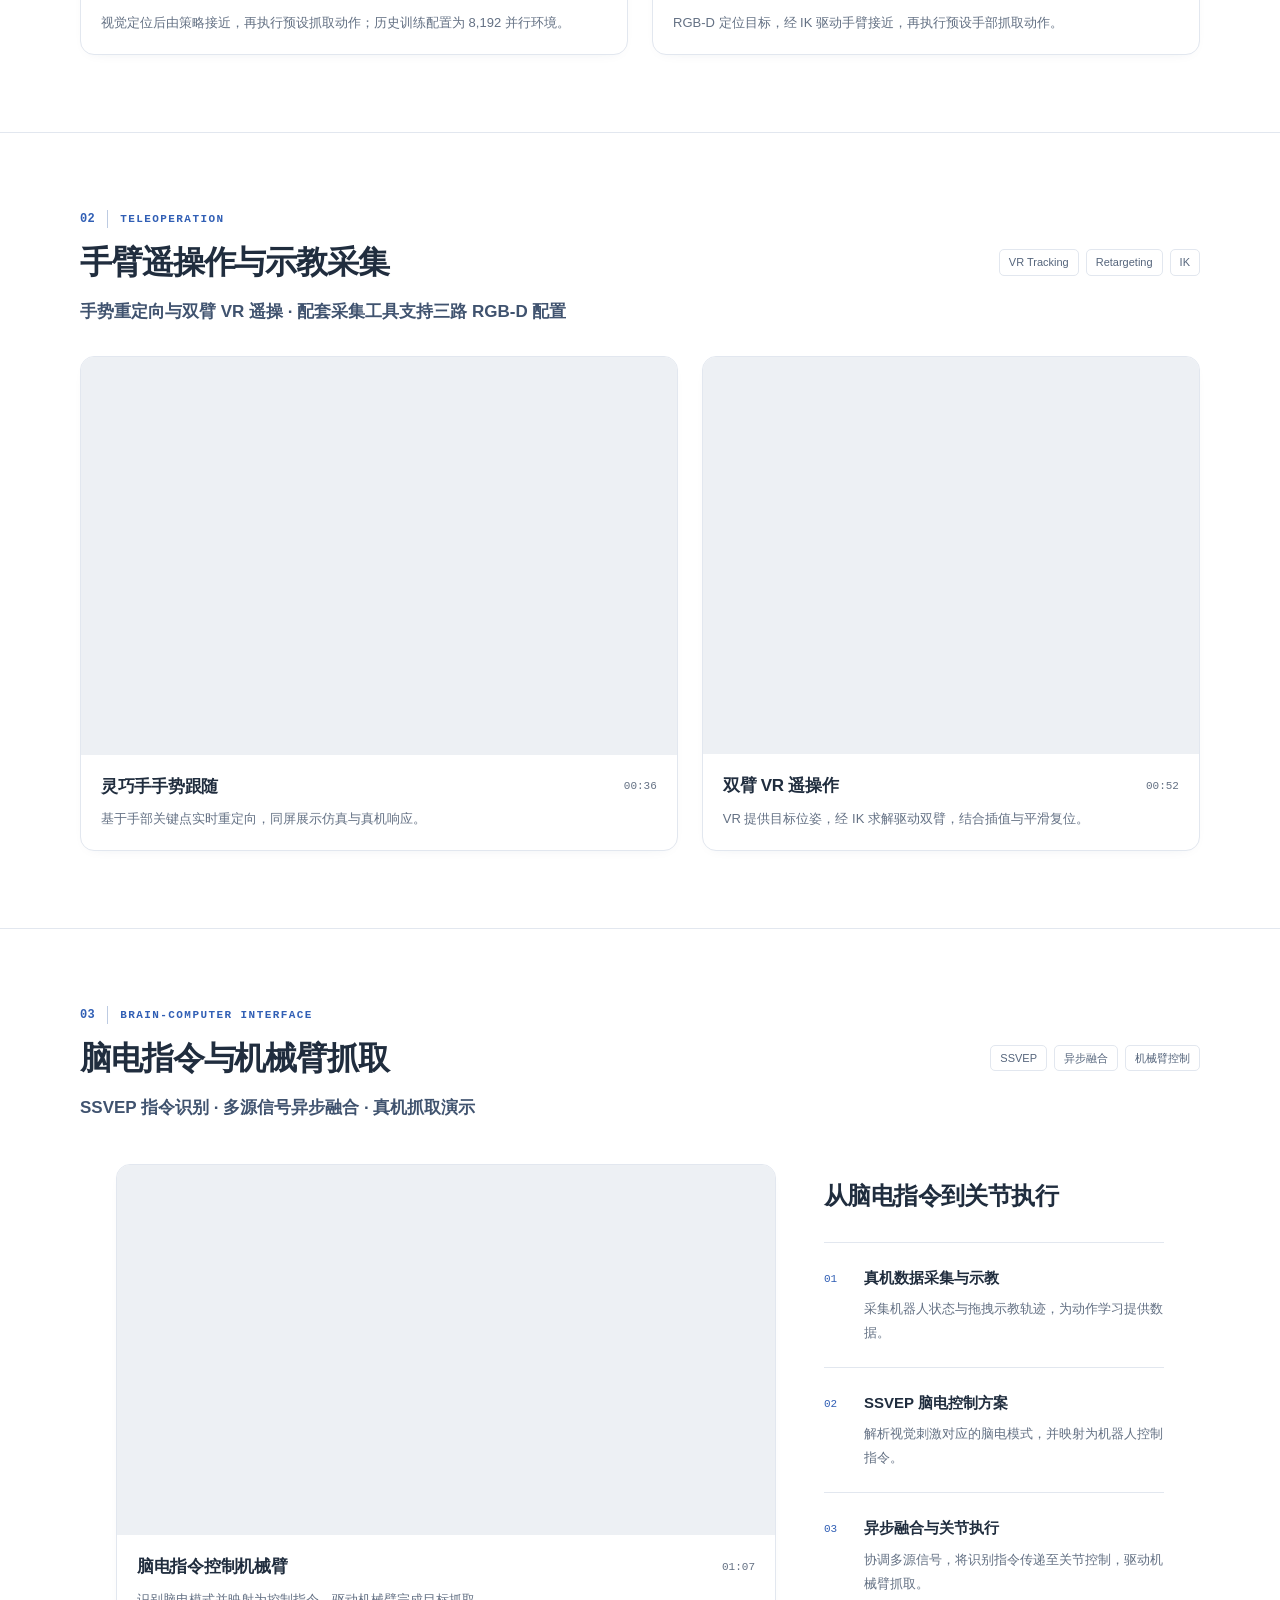
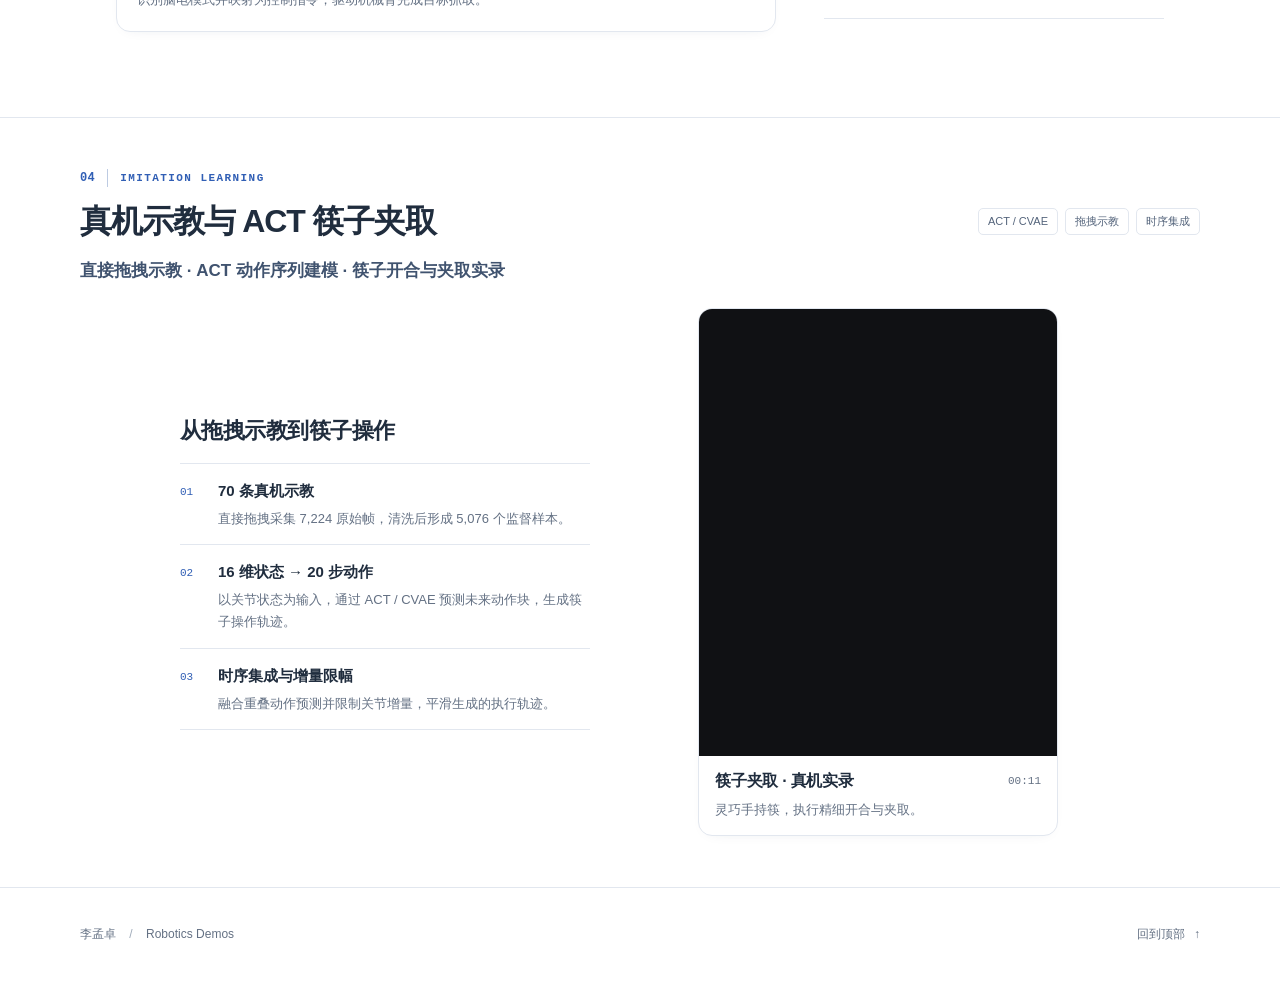
==== commit 57aa30b8: "fix: remove showcase resume and external video links" ====
--- a/email/index.html
+++ b/email/index.html
@@ -7,8 +7,8 @@
   <meta name="description" content="李孟卓的灵巧操作与策略学习 Demo：LEAP Hand 方块旋转仿真与真机对照、视觉抓取、手臂遥操作、脑电交互与 ACT 筷子夹取。">
   <title>灵巧操作与策略学习 · 真机演示 · 李孟卓</title>
   <link rel="icon" href="assets/demo-mark.svg" type="image/svg+xml">
-  <link rel="stylesheet" href="assets/showcase.css?v=20261105-bilibili8">
-  <script src="assets/showcase.js" defer></script>
+  <link rel="stylesheet" href="assets/showcase.css?v=20261105-clean-links">
+  <script src="assets/showcase.js?v=20261105-media-review" defer></script>
 </head>
 <body>
   <a class="skip-link" href="#main-content">跳转到项目展示</a>
@@ -28,13 +28,11 @@
         <a href="#eeg"><span>03</span> 脑电</a>
         <a href="#act"><span>04</span> 筷子夹取</a>
       </div>
-      <a class="resume-link" href="assets/resume.pdf?v=450720c24ff8" target="_blank" rel="noopener" aria-label="查看个人简历 PDF（新窗口）">
-        个人简历 <span class="file-type">PDF</span><span aria-hidden="true">↗</span>
-      </a>
     </nav>
   </header>
 
   <main id="main-content">
+    <noscript><p class="container">请启用 JavaScript 加载播放器并播放演示。</p></noscript>
     <section class="hero container" id="top" aria-labelledby="page-title">
       <div class="hero-copy">
         <p class="eyebrow">SELECTED ROBOTICS DEMOS</p>
@@ -65,45 +63,41 @@
         <div class="video-grid grasp-grid">
           <figure class="demo-card">
             <div class="video-shell landscape">
-              <iframe id="rotation-video" src="https://player.bilibili.com/player.html?bvid=BV1N84b68EYZ&amp;page=1&amp;autoplay=true&amp;muted=true&amp;loop=true&amp;danmaku=false&amp;danmakuClosed=true" title="方块手内旋转 · 真机 · B 站播放器" aria-describedby="rotation-caption" width="960" height="540" loading="lazy" scrolling="no" allow="autoplay; fullscreen; picture-in-picture" allowfullscreen></iframe>
+              <iframe id="rotation-video" data-src="https://player.bilibili.com/player.html?bvid=BV1N84b68EYZ&amp;page=1&amp;autoplay=false&amp;muted=true&amp;loop=false&amp;danmaku=false&amp;danmakuClosed=true" title="方块手内旋转 · 真机 · B 站播放器" aria-describedby="rotation-caption" width="960" height="540" loading="lazy" scrolling="no" allow="autoplay; fullscreen; picture-in-picture" allowfullscreen></iframe>
             </div>
             <figcaption class="video-caption" id="rotation-caption">
               <div class="caption-heading"><h3>方块手内旋转 · 真机</h3><span class="duration" aria-label="时长约 16 秒">00:16</span></div>
               <p>复现开源旋转任务，适配关节映射与执行接口，展示方块手内旋转。</p>
-              <p class="media-links"><a href="https://www.bilibili.com/video/BV1N84b68EYZ/" target="_blank" rel="noopener">B 站打开 ↗</a></p>
-            </figcaption>
-          </figure>
-
-          <figure class="demo-card">
-            <div class="video-shell landscape">
-              <iframe id="simulation-video" src="https://player.bilibili.com/player.html?bvid=BV19V4b6gEjd&amp;page=1&amp;autoplay=true&amp;muted=true&amp;loop=true&amp;danmaku=false&amp;danmakuClosed=true" title="方块手内旋转 · 仿真 · B 站播放器" aria-describedby="simulation-caption" width="960" height="540" loading="lazy" scrolling="no" allow="autoplay; fullscreen; picture-in-picture" allowfullscreen></iframe>
+            </figcaption>
+          </figure>
+
+          <figure class="demo-card">
+            <div class="video-shell landscape">
+              <iframe id="simulation-video" data-src="https://player.bilibili.com/player.html?bvid=BV19V4b6gEjd&amp;page=1&amp;autoplay=false&amp;muted=true&amp;loop=false&amp;danmaku=false&amp;danmakuClosed=true" title="方块手内旋转 · 仿真 · B 站播放器" aria-describedby="simulation-caption" width="960" height="540" loading="lazy" scrolling="no" allow="autoplay; fullscreen; picture-in-picture" allowfullscreen></iframe>
             </div>
             <figcaption class="video-caption" id="simulation-caption">
               <div class="caption-heading"><h3>方块手内旋转 · 仿真</h3><span class="duration" aria-label="时长约 16 秒">00:16</span></div>
               <p>Isaac Gym + 循环 PPO；仿真配置约 120 Hz 物理步频 / 20 Hz 策略步频。</p>
-              <p class="media-links"><a href="https://www.bilibili.com/video/BV19V4b6gEjd/" target="_blank" rel="noopener">B 站打开 ↗</a></p>
-            </figcaption>
-          </figure>
-
-          <figure class="demo-card">
-            <div class="video-shell landscape">
-              <iframe id="apple-video" src="https://player.bilibili.com/player.html?bvid=BV1cZ4t6HEh2&amp;page=1&amp;autoplay=true&amp;muted=true&amp;loop=true&amp;danmaku=false&amp;danmakuClosed=true" title="视觉引导抓取 · 苹果 · B 站播放器" aria-describedby="apple-caption" width="960" height="540" loading="lazy" scrolling="no" allow="autoplay; fullscreen; picture-in-picture" allowfullscreen></iframe>
+            </figcaption>
+          </figure>
+
+          <figure class="demo-card">
+            <div class="video-shell landscape">
+              <iframe id="apple-video" data-src="https://player.bilibili.com/player.html?bvid=BV1cZ4t6HEh2&amp;page=1&amp;autoplay=false&amp;muted=true&amp;loop=false&amp;danmaku=false&amp;danmakuClosed=true" title="视觉引导抓取 · 苹果 · B 站播放器" aria-describedby="apple-caption" width="960" height="540" loading="lazy" scrolling="no" allow="autoplay; fullscreen; picture-in-picture" allowfullscreen></iframe>
             </div>
             <figcaption class="video-caption" id="apple-caption">
               <div class="caption-heading"><h3>视觉引导抓取 · 苹果</h3><span class="duration" aria-label="时长 30 秒">00:30</span></div>
               <p>视觉定位后由策略接近，再执行预设抓取动作；历史训练配置为 8,192 并行环境。</p>
-              <p class="media-links"><a href="https://www.bilibili.com/video/BV1cZ4t6HEh2/" target="_blank" rel="noopener">B 站打开 ↗</a></p>
-            </figcaption>
-          </figure>
-
-          <figure class="demo-card">
-            <div class="video-shell landscape">
-              <iframe id="grasp-video" src="https://player.bilibili.com/player.html?bvid=BV1nZ4t6HEif&amp;page=1&amp;autoplay=true&amp;muted=true&amp;loop=true&amp;danmaku=false&amp;danmakuClosed=true" title="视觉引导抓取 · 瓶子 · B 站播放器" aria-describedby="grasp-caption" width="960" height="540" loading="lazy" scrolling="no" allow="autoplay; fullscreen; picture-in-picture" allowfullscreen></iframe>
+            </figcaption>
+          </figure>
+
+          <figure class="demo-card">
+            <div class="video-shell landscape">
+              <iframe id="grasp-video" data-src="https://player.bilibili.com/player.html?bvid=BV1nZ4t6HEif&amp;page=1&amp;autoplay=false&amp;muted=true&amp;loop=false&amp;danmaku=false&amp;danmakuClosed=true" title="视觉引导抓取 · 瓶子 · B 站播放器" aria-describedby="grasp-caption" width="960" height="540" loading="lazy" scrolling="no" allow="autoplay; fullscreen; picture-in-picture" allowfullscreen></iframe>
             </div>
             <figcaption class="video-caption" id="grasp-caption">
               <div class="caption-heading"><h3>视觉引导抓取 · 瓶子</h3><span class="duration" aria-label="时长 27 秒">00:27</span></div>
               <p>RGB-D 定位目标，经 IK 驱动手臂接近，再执行预设手部抓取动作。</p>
-              <p class="media-links"><a href="https://www.bilibili.com/video/BV1nZ4t6HEif/" target="_blank" rel="noopener">B 站打开 ↗</a></p>
             </figcaption>
           </figure>
         </div>
@@ -126,23 +120,21 @@
         <div class="video-grid teleop-grid">
           <figure class="demo-card">
             <div class="video-shell hand-teleop">
-              <iframe id="hand-video" src="https://player.bilibili.com/player.html?bvid=BV1cZ4t6HEjx&amp;page=1&amp;autoplay=true&amp;muted=true&amp;loop=true&amp;danmaku=false&amp;danmakuClosed=true" title="灵巧手手势跟随 · B 站播放器" aria-describedby="hand-caption" width="1080" height="720" loading="lazy" scrolling="no" allow="autoplay; fullscreen; picture-in-picture" allowfullscreen></iframe>
+              <iframe id="hand-video" data-src="https://player.bilibili.com/player.html?bvid=BV1cZ4t6HEjx&amp;page=1&amp;autoplay=false&amp;muted=true&amp;loop=false&amp;danmaku=false&amp;danmakuClosed=true" title="灵巧手手势跟随 · B 站播放器" aria-describedby="hand-caption" width="1080" height="720" loading="lazy" scrolling="no" allow="autoplay; fullscreen; picture-in-picture" allowfullscreen></iframe>
             </div>
             <figcaption class="video-caption" id="hand-caption">
               <div class="caption-heading"><h3>灵巧手手势跟随</h3><span class="duration" aria-label="时长 36 秒">00:36</span></div>
               <p>基于手部关键点实时重定向，同屏展示仿真与真机响应。</p>
-              <p class="media-links"><a href="https://www.bilibili.com/video/BV1cZ4t6HEjx/" target="_blank" rel="noopener">B 站打开 ↗</a></p>
             </figcaption>
           </figure>
 
           <figure class="demo-card">
             <div class="video-shell arm-teleop">
-              <iframe id="arm-video" src="https://player.bilibili.com/player.html?bvid=BV1cZ4t6HEh5&amp;page=1&amp;autoplay=true&amp;muted=true&amp;loop=true&amp;danmaku=false&amp;danmakuClosed=true" title="双臂 VR 遥操作 · B 站播放器" aria-describedby="arm-caption" width="800" height="640" loading="lazy" scrolling="no" allow="autoplay; fullscreen; picture-in-picture" allowfullscreen></iframe>
+              <iframe id="arm-video" data-src="https://player.bilibili.com/player.html?bvid=BV1cZ4t6HEh5&amp;page=1&amp;autoplay=false&amp;muted=true&amp;loop=false&amp;danmaku=false&amp;danmakuClosed=true" title="双臂 VR 遥操作 · B 站播放器" aria-describedby="arm-caption" width="800" height="640" loading="lazy" scrolling="no" allow="autoplay; fullscreen; picture-in-picture" allowfullscreen></iframe>
             </div>
             <figcaption class="video-caption" id="arm-caption">
               <div class="caption-heading"><h3>双臂 VR 遥操作</h3><span class="duration" aria-label="时长 52 秒">00:52</span></div>
               <p>VR 提供目标位姿，经 IK 求解驱动双臂，结合插值与平滑复位。</p>
-              <p class="media-links"><a href="https://www.bilibili.com/video/BV1cZ4t6HEh5/" target="_blank" rel="noopener">B 站打开 ↗</a></p>
             </figcaption>
           </figure>
         </div>
@@ -165,12 +157,11 @@
         <div class="eeg-layout">
           <figure class="demo-card">
             <div class="video-shell landscape">
-              <iframe id="eeg-video" src="https://player.bilibili.com/player.html?bvid=BV1cZ4t6HEgQ&amp;page=1&amp;autoplay=true&amp;muted=true&amp;loop=true&amp;danmaku=false&amp;danmakuClosed=true" title="脑电指令控制机械臂抓取 · B 站播放器" aria-describedby="eeg-caption" width="960" height="540" loading="lazy" scrolling="no" allow="autoplay; fullscreen; picture-in-picture" allowfullscreen></iframe>
+              <iframe id="eeg-video" data-src="https://player.bilibili.com/player.html?bvid=BV1cZ4t6HEgQ&amp;page=1&amp;autoplay=false&amp;muted=true&amp;loop=false&amp;danmaku=false&amp;danmakuClosed=true" title="脑电指令控制机械臂抓取 · B 站播放器" aria-describedby="eeg-caption" width="960" height="540" loading="lazy" scrolling="no" allow="autoplay; fullscreen; picture-in-picture" allowfullscreen></iframe>
             </div>
             <figcaption class="video-caption" id="eeg-caption">
               <div class="caption-heading"><h3>脑电指令控制机械臂</h3><span class="duration" aria-label="时长 1 分 7 秒">01:07</span></div>
               <p>识别脑电模式并映射为控制指令，驱动机械臂完成目标抓取。</p>
-              <p class="media-links"><a href="https://www.bilibili.com/video/BV1cZ4t6HEgQ/" target="_blank" rel="noopener">B 站打开 ↗</a></p>
             </figcaption>
           </figure>
 
@@ -230,12 +221,11 @@
 
           <figure class="demo-card portrait-card">
             <div class="video-shell portrait">
-              <iframe id="act-video" src="https://player.bilibili.com/player.html?bvid=BV1FZ4t6HEyu&amp;page=1&amp;autoplay=true&amp;muted=true&amp;loop=true&amp;danmaku=false&amp;danmakuClosed=true" title="ACT 筷子夹取 · 真机实录 · B 站播放器" aria-describedby="act-caption" width="406" height="720" loading="lazy" scrolling="no" allow="autoplay; fullscreen; picture-in-picture" allowfullscreen></iframe>
+              <iframe id="act-video" data-src="https://player.bilibili.com/player.html?bvid=BV1FZ4t6HEyu&amp;page=1&amp;autoplay=false&amp;muted=true&amp;loop=false&amp;danmaku=false&amp;danmakuClosed=true" title="ACT 筷子夹取 · 真机实录 · B 站播放器" aria-describedby="act-caption" width="406" height="720" loading="lazy" scrolling="no" allow="autoplay; fullscreen; picture-in-picture" allowfullscreen></iframe>
             </div>
             <figcaption class="video-caption" id="act-caption">
               <div class="caption-heading"><h3>筷子夹取 · 真机实录</h3><span class="duration" aria-label="时长 11 秒">00:11</span></div>
               <p>灵巧手持筷，执行精细开合与夹取。</p>
-              <p class="media-links"><a href="https://www.bilibili.com/video/BV1FZ4t6HEyu/" target="_blank" rel="noopener">B 站打开 ↗</a></p>
             </figcaption>
           </figure>
         </div>
--- a/email/assets/showcase.css
+++ b/email/assets/showcase.css
@@ -99,6 +99,18 @@
 .video-shell { position: relative; overflow: hidden; background: #edf0f4; isolation: isolate; }
 .video-shell video { width: 100%; height: 100%; object-fit: contain; }
 .video-shell iframe { position: absolute; inset: 0; width: 100%; height: 100%; border: 0; }
+.gif-toggle { position: absolute; inset: 0; width: 100%; height: 100%; padding: 0; border: 0; background: transparent; cursor: pointer; }
+.gif-toggle:focus-visible { outline-offset: -4px; }
+.demo-gif { width: 100%; height: 100%; object-fit: contain; }
+.gif-status { position: absolute; right: 12px; bottom: 12px; left: 12px; width: fit-content; max-width: calc(100% - 24px); margin-left: auto; padding: 5px 10px; border-radius: 5px; color: #fff; background: rgba(20, 31, 48, .8); font-size: 12px; }
+.gif-toggle.is-playing .gif-status { opacity: 0; }
+.gif-toggle.is-playing:hover .gif-status,
+.gif-toggle.is-playing:focus-visible .gif-status { opacity: 1; }
+.review-banner { display: flex; align-items: center; justify-content: space-between; gap: 16px; margin-top: 24px; padding: 16px 20px; border: 1px solid #d6e0f2; border-radius: 8px; background: #f2f6fd; }
+.review-banner strong { color: var(--accent); font-size: 15px; }
+.review-banner p { margin-top: 4px; color: var(--muted); font-size: 12px; }
+.media-links { display: flex; flex-wrap: wrap; gap: 4px 14px; }
+.video-caption .gif-details { color: var(--muted); font: 11px / 1.6 var(--mono); }
 .landscape { aspect-ratio: 16 / 9; }
 .portrait { aspect-ratio: 4 / 5; background: #101114; }
 .hand-teleop { aspect-ratio: 3 / 2; }
@@ -164,9 +176,10 @@
 }
 
 @media (max-width: 700px) {
+  .review-banner { align-items: flex-start; flex-direction: column; }
   html { scroll-padding-top: 130px; }
   .container { width: calc(100% - 40px); }
-  .site-nav { display: grid; grid-template-columns: 1fr auto; gap: 0 16px; padding-top: 10px; }
+  .site-nav { display: grid; grid-template-columns: 1fr; gap: 0 16px; padding-top: 10px; }
   .brand { font-size: 11px; }
   .brand-light { display: inline; }
   .brand-mark { width: 25px; height: 25px; }
